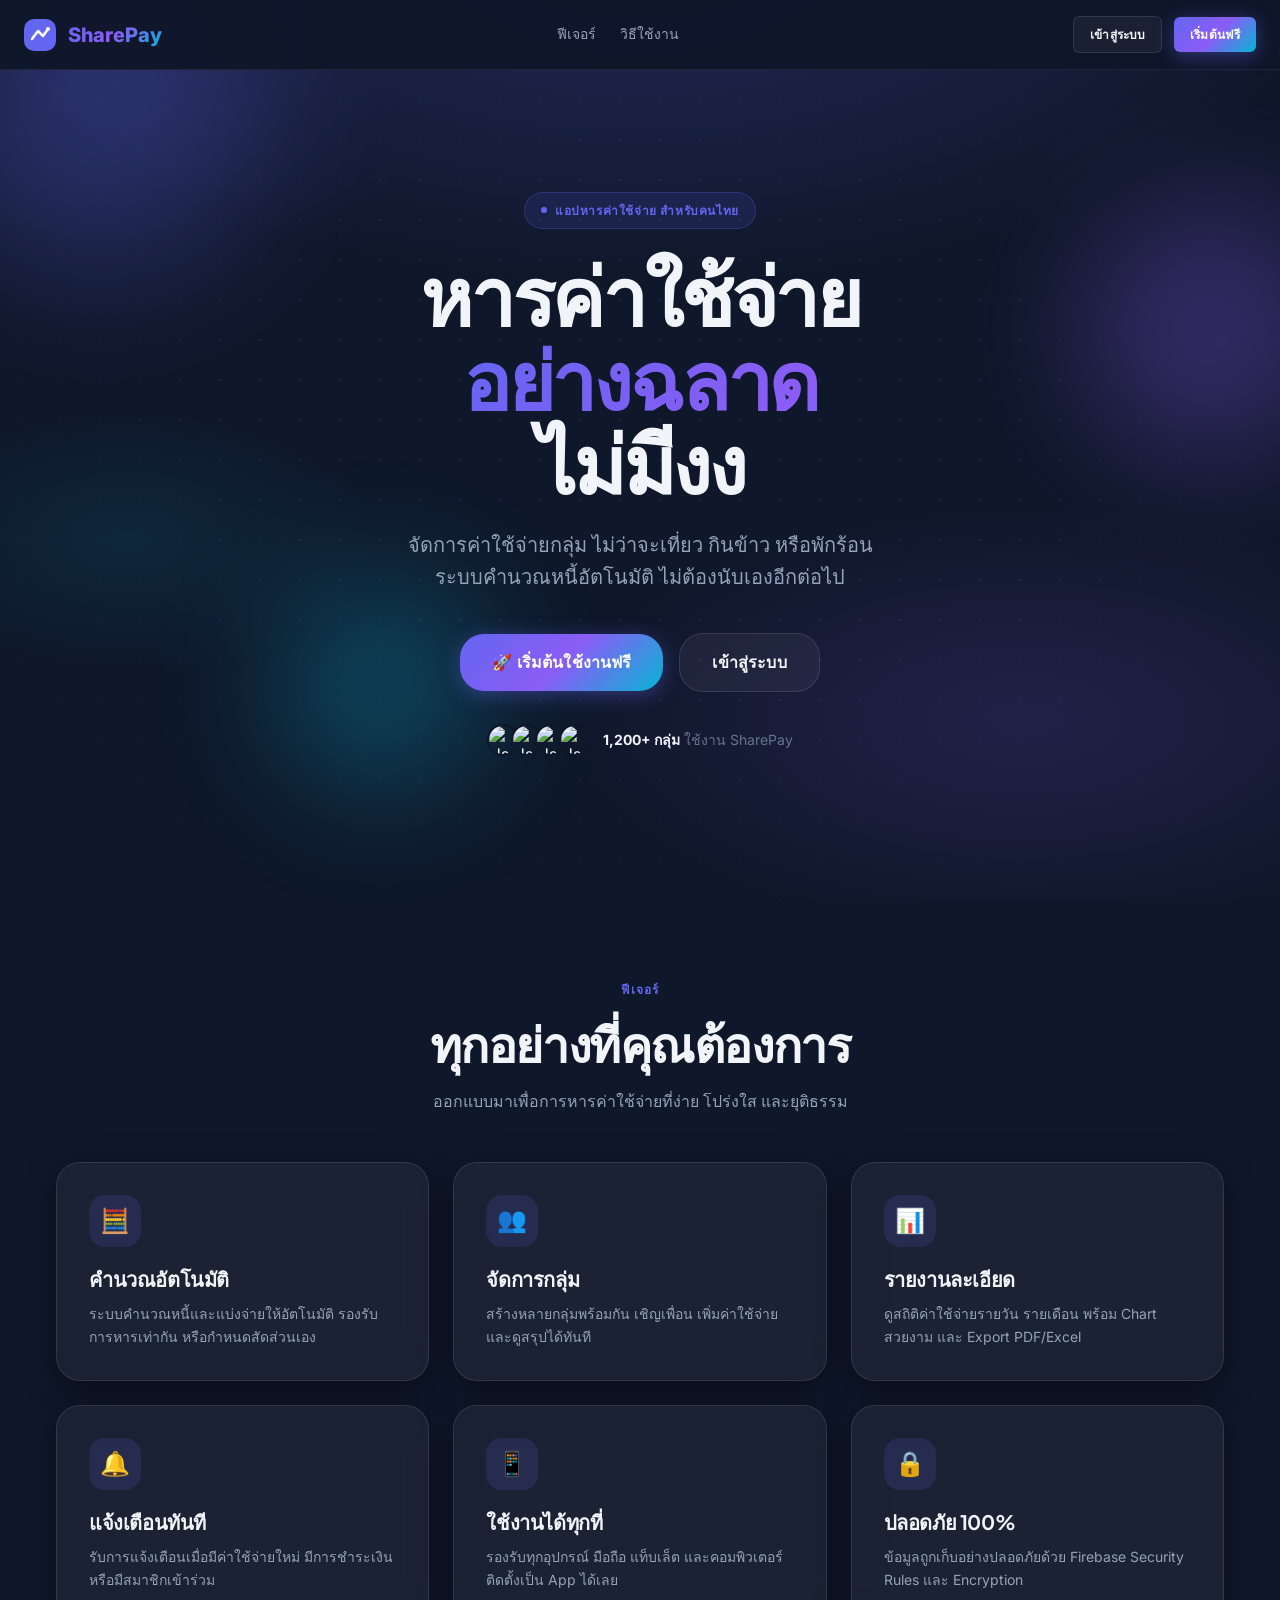
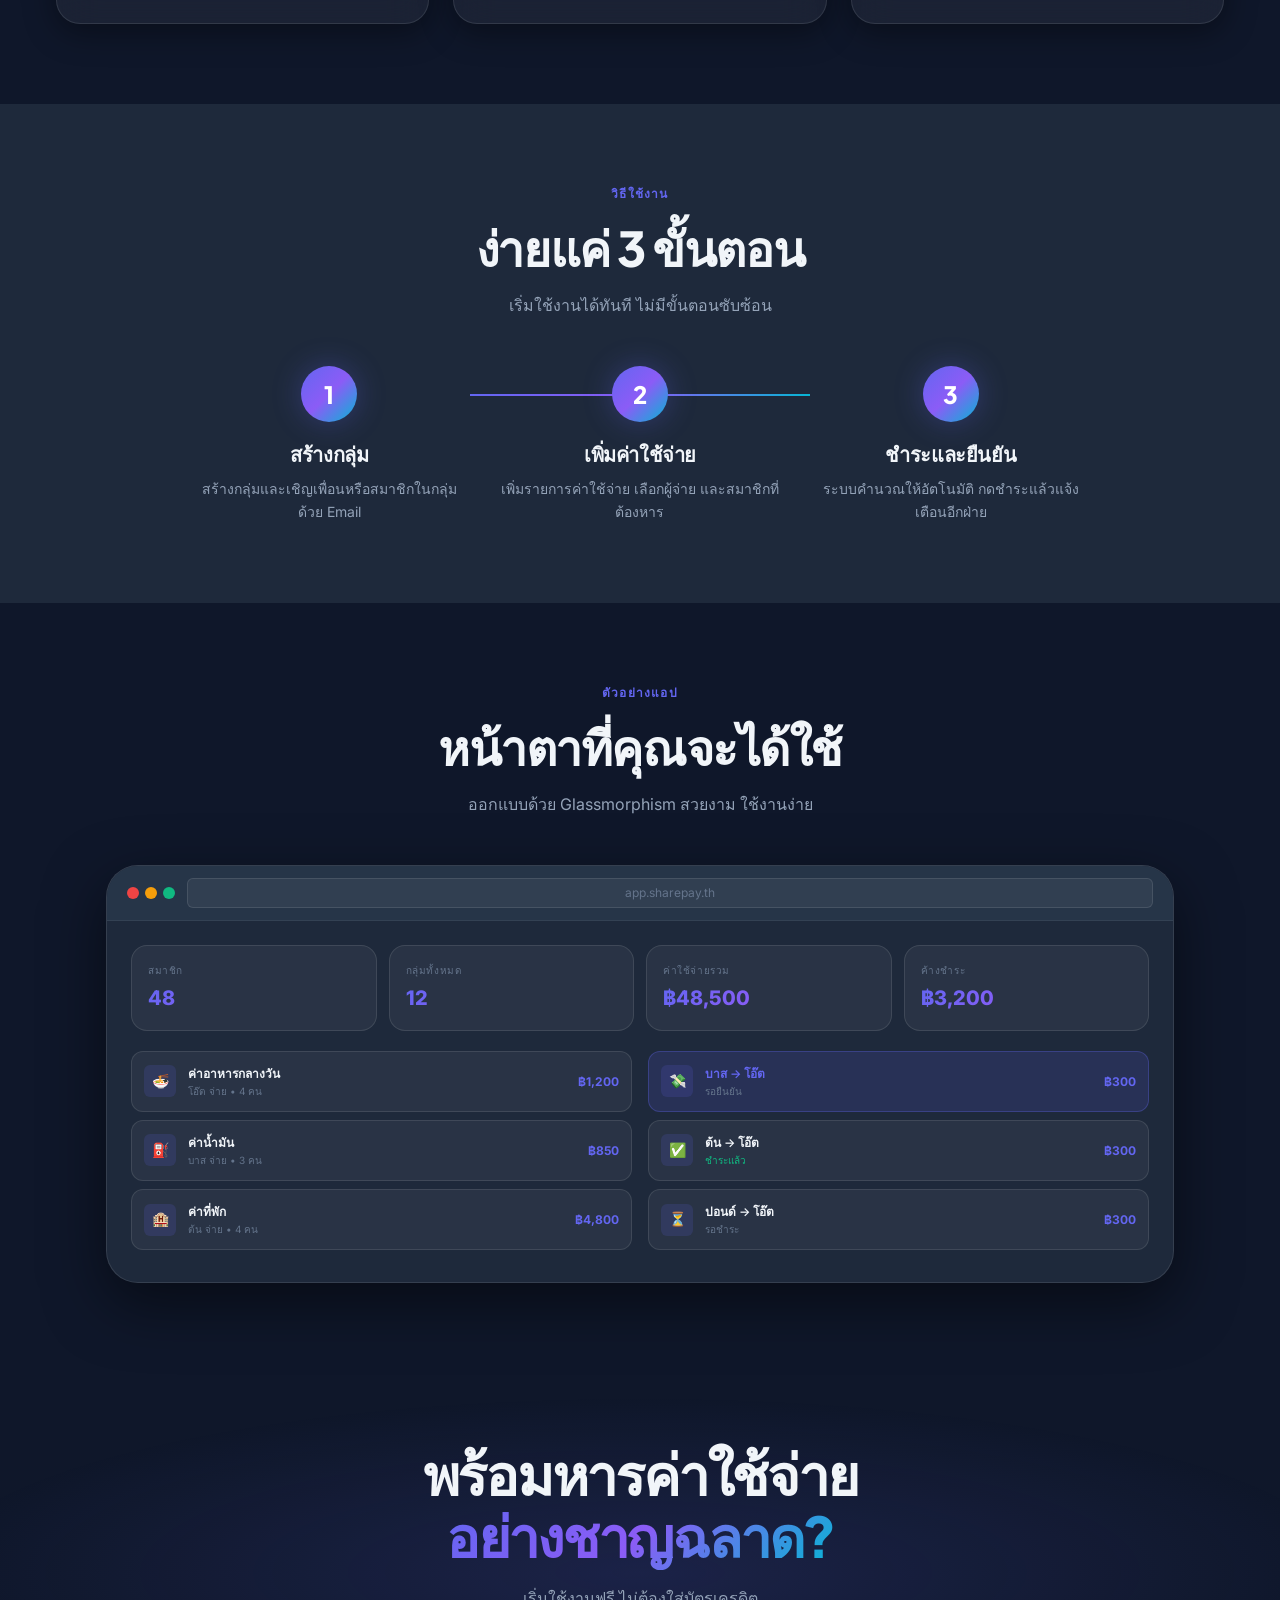
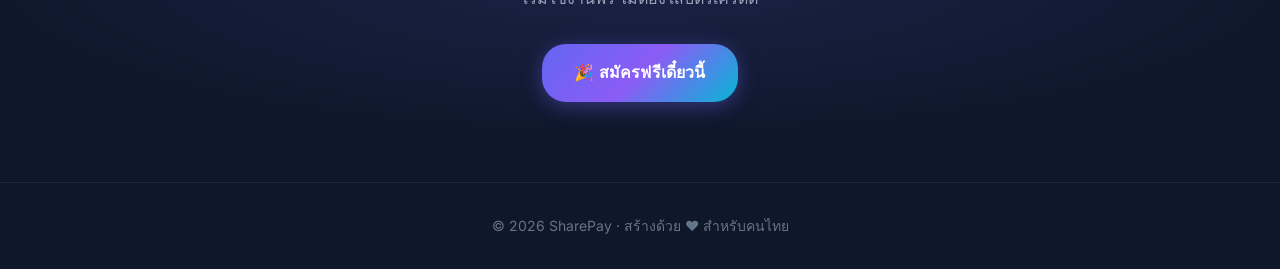
==== index.html @ b551187f "Update index.html" ====
<!DOCTYPE html>
<html lang="th" data-theme="dark">
<head>
  <meta charset="UTF-8">
  <meta name="viewport" content="width=device-width, initial-scale=1.0, viewport-fit=cover">
  <meta name="description" content="SharePay - แอปหารค่าใช้จ่ายร่วมกับเพื่อน ครอบครัว และสมาชิกในกลุ่ม">
  <meta name="theme-color" content="#6366F1">

  <!-- PWA -->
  <link rel="manifest" href="manifest.json">
  <link rel="apple-touch-icon" href="assets/icons/icon-192.png">

  <!-- Open Graph -->
  <meta property="og:title" content="SharePay – หารค่าใช้จ่ายอย่างง่ายดาย">
  <meta property="og:description" content="จัดการค่าใช้จ่ายกลุ่ม คำนวณหนี้อัตโนมัติ">
  <meta property="og:image" content="assets/images/og-image.png">

  <title>SharePay – หารค่าใช้จ่ายอย่างง่ายดาย</title>

  <!-- Fonts -->
  <link rel="preconnect" href="https://fonts.googleapis.com">
  <link rel="preconnect" href="https://fonts.gstatic.com" crossorigin>
  <link href="https://fonts.googleapis.com/css2?family=Plus+Jakarta+Sans:wght@400;500;600;700;800;900&family=Inter:wght@400;500;600;700&display=swap" rel="stylesheet">

  <link rel="stylesheet" href="css/main.css">

  <style>
    /* Landing page specific */
    .landing {
      min-height: 100dvh;
      background: var(--bg-base);
      overflow-x: hidden;
    }

    /* ===== Hero Section ===== */
    .hero {
      position: relative;
      min-height: 100dvh;
      display: flex;
      align-items: center;
      justify-content: center;
      padding: var(--space-8) var(--space-4);
      overflow: hidden;
    }

    /* Animated gradient background */
    .hero-bg {
      position: absolute;
      inset: 0;
      background: radial-gradient(ellipse 80% 60% at 50% -10%, rgba(99,102,241,0.25) 0%, transparent 70%),
                  radial-gradient(ellipse 60% 40% at 80% 80%, rgba(139,92,246,0.15) 0%, transparent 60%),
                  radial-gradient(ellipse 40% 30% at 10% 60%, rgba(6,182,212,0.1) 0%, transparent 50%),
                  var(--bg-base);
    }

    /* Floating orbs */
    .orb {
      position: absolute;
      border-radius: 50%;
      filter: blur(60px);
      opacity: 0.4;
      animation: float 8s ease-in-out infinite;
    }

    .orb-1 {
      width: 400px; height: 400px;
      background: radial-gradient(circle, #6366F1, transparent);
      top: -100px; left: -100px;
      animation-delay: 0s;
    }

    .orb-2 {
      width: 300px; height: 300px;
      background: radial-gradient(circle, #8B5CF6, transparent);
      top: 20%; right: -80px;
      animation-delay: -3s;
    }

    .orb-3 {
      width: 250px; height: 250px;
      background: radial-gradient(circle, #06B6D4, transparent);
      bottom: 10%; left: 20%;
      animation-delay: -6s;
    }

    /* Grid dots pattern */
    .hero-grid {
      position: absolute;
      inset: 0;
      background-image: 
        radial-gradient(circle, rgba(99,102,241,0.15) 1px, transparent 1px);
      background-size: 40px 40px;
      mask-image: radial-gradient(ellipse 80% 80% at 50% 50%, black 20%, transparent 100%);
    }

    /* Hero content */
    .hero-content {
      position: relative;
      z-index: 2;
      text-align: center;
      max-width: 780px;
      margin: 0 auto;
    }

    .hero-badge {
      display: inline-flex;
      align-items: center;
      gap: var(--space-2);
      padding: var(--space-2) var(--space-4);
      background: rgba(99, 102, 241, 0.12);
      border: 1px solid rgba(99, 102, 241, 0.25);
      border-radius: var(--radius-full);
      font-size: var(--text-xs);
      font-weight: 600;
      color: var(--primary);
      letter-spacing: 0.05em;
      margin-bottom: var(--space-6);
      animation: slideDown 0.6s ease 0.1s both;
    }

    .hero-badge-dot {
      width: 6px;
      height: 6px;
      border-radius: 50%;
      background: var(--primary);
      animation: pulse 1.5s ease infinite;
    }

    .hero-headline {
      font-size: clamp(2.5rem, 7vw, 5rem);
      font-weight: 900;
      line-height: 1.05;
      letter-spacing: -0.04em;
      color: var(--text-primary);
      margin-bottom: var(--space-6);
      animation: slideUp 0.6s ease 0.2s both;
    }

    .hero-headline .highlight {
      background: var(--gradient-primary);
      -webkit-background-clip: text;
      -webkit-text-fill-color: transparent;
      background-clip: text;
      background-size: 200% auto;
      animation: gradientShift 4s linear infinite;
    }

    .hero-subtitle {
      font-size: clamp(1rem, 2.5vw, 1.25rem);
      color: var(--text-secondary);
      line-height: 1.6;
      max-width: 560px;
      margin: 0 auto var(--space-10);
      animation: slideUp 0.6s ease 0.3s both;
    }

    .hero-cta {
      display: flex;
      align-items: center;
      justify-content: center;
      gap: var(--space-4);
      flex-wrap: wrap;
      animation: slideUp 0.6s ease 0.4s both;
    }

    .btn-hero {
      padding: var(--space-4) var(--space-8);
      font-size: var(--text-base);
      border-radius: var(--radius-xl);
      font-weight: 700;
      letter-spacing: 0.01em;
    }

    /* Social proof */
    .social-proof {
      display: flex;
      align-items: center;
      justify-content: center;
      gap: var(--space-3);
      margin-top: var(--space-8);
      animation: slideUp 0.6s ease 0.5s both;
    }

    .avatar-stack {
      display: flex;
    }

    .avatar-stack img {
      width: 32px;
      height: 32px;
      border-radius: 50%;
      border: 2px solid var(--bg-base);
      margin-left: -8px;
      object-fit: cover;
    }

    .avatar-stack img:first-child { margin-left: 0; }

    .social-proof-text {
      font-size: var(--text-sm);
      color: var(--text-tertiary);
    }

    .social-proof-text strong {
      color: var(--text-primary);
    }

    /* ===== Features Section ===== */
    .features {
      padding: var(--space-20) var(--space-4);
      max-width: 1200px;
      margin: 0 auto;
    }

    .section-label {
      text-align: center;
      font-size: var(--text-xs);
      font-weight: 700;
      text-transform: uppercase;
      letter-spacing: 0.1em;
      color: var(--primary);
      margin-bottom: var(--space-4);
    }

    .section-headline {
      text-align: center;
      font-size: clamp(1.75rem, 4vw, 3rem);
      font-weight: 800;
      letter-spacing: -0.03em;
      margin-bottom: var(--space-4);
    }

    .section-subtitle {
      text-align: center;
      font-size: var(--text-base);
      color: var(--text-secondary);
      max-width: 560px;
      margin: 0 auto var(--space-12);
      line-height: 1.6;
    }

    .features-grid {
      display: grid;
      grid-template-columns: repeat(3, 1fr);
      gap: var(--space-6);
    }

    .feature-card {
      padding: var(--space-8);
      position: relative;
      overflow: hidden;
    }

    .feature-icon {
      width: 52px;
      height: 52px;
      border-radius: var(--radius-lg);
      background: var(--primary-light);
      display: flex;
      align-items: center;
      justify-content: center;
      font-size: 1.5rem;
      margin-bottom: var(--space-5);
      transition: transform var(--transition-spring);
    }

    .feature-card:hover .feature-icon {
      transform: scale(1.15) rotate(-5deg);
    }

    .feature-title {
      font-size: var(--text-lg);
      font-weight: 700;
      margin-bottom: var(--space-3);
    }

    .feature-desc {
      font-size: var(--text-sm);
      color: var(--text-secondary);
      line-height: 1.6;
    }

    /* ===== How It Works ===== */
    .how-it-works {
      padding: var(--space-20) var(--space-4);
      background: var(--bg-surface);
    }

    .steps-container {
      max-width: 900px;
      margin: 0 auto;
      display: grid;
      grid-template-columns: repeat(3, 1fr);
      gap: var(--space-8);
      position: relative;
    }

    .steps-container::before {
      content: '';
      position: absolute;
      top: 28px;
      left: calc(33.33% - 20px);
      right: calc(33.33% - 20px);
      height: 2px;
      background: var(--gradient-primary);
    }

    .step {
      text-align: center;
      position: relative;
    }

    .step-number {
      width: 56px;
      height: 56px;
      border-radius: 50%;
      background: var(--gradient-primary);
      color: white;
      font-size: var(--text-xl);
      font-weight: 800;
      display: flex;
      align-items: center;
      justify-content: center;
      margin: 0 auto var(--space-5);
      box-shadow: var(--shadow-glow);
      font-family: var(--font-display);
    }

    .step-title {
      font-size: var(--text-lg);
      font-weight: 700;
      margin-bottom: var(--space-3);
    }

    .step-desc {
      font-size: var(--text-sm);
      color: var(--text-secondary);
      line-height: 1.6;
    }

    /* ===== Preview Section ===== */
    .preview-section {
      padding: var(--space-20) var(--space-4);
      max-width: 1100px;
      margin: 0 auto;
    }

    .preview-card {
      background: var(--bg-surface);
      border: 1px solid var(--border-default);
      border-radius: var(--radius-2xl);
      overflow: hidden;
      box-shadow: var(--shadow-xl);
    }

    .preview-topbar {
      background: var(--bg-elevated);
      border-bottom: 1px solid var(--border-subtle);
      padding: var(--space-3) var(--space-5);
      display: flex;
      align-items: center;
      gap: var(--space-3);
    }

    .preview-dots { display: flex; gap: 6px; }
    .preview-dot {
      width: 12px; height: 12px; border-radius: 50%;
    }
    .preview-dot:nth-child(1) { background: #EF4444; }
    .preview-dot:nth-child(2) { background: #F59E0B; }
    .preview-dot:nth-child(3) { background: #10B981; }

    .preview-url {
      flex: 1;
      background: var(--glass-bg);
      border: 1px solid var(--border-default);
      border-radius: var(--radius-sm);
      padding: 4px var(--space-3);
      font-size: var(--text-xs);
      color: var(--text-tertiary);
      text-align: center;
    }

    .preview-inner {
      padding: var(--space-6);
    }

    /* Mock Dashboard Preview */
    .mock-stats {
      display: grid;
      grid-template-columns: repeat(4, 1fr);
      gap: var(--space-3);
      margin-bottom: var(--space-5);
    }

    .mock-stat {
      background: var(--glass-bg);
      border: 1px solid var(--glass-border);
      border-radius: var(--radius-lg);
      padding: var(--space-4);
    }

    .mock-stat-label {
      font-size: 10px;
      color: var(--text-tertiary);
      text-transform: uppercase;
      letter-spacing: 0.06em;
      margin-bottom: var(--space-1);
    }

    .mock-stat-val {
      font-size: var(--text-lg);
      font-weight: 800;
      background: var(--gradient-primary);
      -webkit-background-clip: text;
      -webkit-text-fill-color: transparent;
      background-clip: text;
    }

    .mock-grid {
      display: grid;
      grid-template-columns: 1fr 1fr;
      gap: var(--space-4);
    }

    .mock-list-item {
      display: flex;
      align-items: center;
      gap: var(--space-3);
      padding: var(--space-3);
      background: var(--glass-bg);
      border: 1px solid var(--glass-border);
      border-radius: var(--radius-md);
      margin-bottom: var(--space-2);
    }

    .mock-icon {
      width: 32px; height: 32px;
      border-radius: var(--radius-sm);
      background: var(--primary-light);
      display: flex; align-items: center; justify-content: center;
      font-size: 0.875rem; flex-shrink: 0;
    }

    .mock-text { flex: 1; }
    .mock-title { font-size: var(--text-xs); font-weight: 600; }
    .mock-sub { font-size: 10px; color: var(--text-tertiary); }
    .mock-amount { font-size: var(--text-xs); font-weight: 700; color: var(--primary); }

    /* ===== CTA Section ===== */
    .cta-section {
      padding: var(--space-20) var(--space-4);
      text-align: center;
      position: relative;
      overflow: hidden;
    }

    .cta-bg {
      position: absolute;
      inset: 0;
      background: radial-gradient(ellipse 80% 60% at 50% 50%, rgba(99,102,241,0.15) 0%, transparent 70%);
    }

    .cta-content { position: relative; z-index: 2; max-width: 600px; margin: 0 auto; }

    .cta-headline {
      font-size: clamp(2rem, 5vw, 3.5rem);
      font-weight: 900;
      letter-spacing: -0.04em;
      margin-bottom: var(--space-5);
      line-height: 1.1;
    }

    /* ===== Navbar ===== */
    .navbar {
      position: fixed;
      top: 0; left: 0; right: 0;
      z-index: var(--z-sticky);
      padding: var(--space-4) var(--space-6);
      display: flex;
      align-items: center;
      justify-content: space-between;
      background: var(--bg-overlay);
      backdrop-filter: blur(20px);
      border-bottom: 1px solid var(--border-subtle);
    }

    .navbar-brand {
      display: flex;
      align-items: center;
      gap: var(--space-3);
      text-decoration: none;
    }

    .navbar-logo-text {
      font-size: var(--text-lg);
      font-weight: 800;
      background: var(--gradient-primary);
      -webkit-background-clip: text;
      -webkit-text-fill-color: transparent;
      background-clip: text;
    }

    .navbar-links {
      display: flex;
      align-items: center;
      gap: var(--space-6);
    }

    .navbar-link {
      font-size: var(--text-sm);
      font-weight: 500;
      color: var(--text-secondary);
      text-decoration: none;
      transition: color var(--transition-fast);
    }

    .navbar-link:hover { color: var(--text-primary); }

    .navbar-actions {
      display: flex;
      align-items: center;
      gap: var(--space-3);
    }

    .hero { padding-top: 80px; }

    /* ===== Footer ===== */
    .footer {
      padding: var(--space-8) var(--space-6);
      border-top: 1px solid var(--border-subtle);
      text-align: center;
      color: var(--text-tertiary);
      font-size: var(--text-sm);
    }

    /* ===== Responsive Landing ===== */
    @media (max-width: 768px) {
      .features-grid { grid-template-columns: 1fr; }
      .steps-container {
        grid-template-columns: 1fr;
        gap: var(--space-6);
      }
      .steps-container::before { display: none; }
      .mock-stats { grid-template-columns: repeat(2, 1fr); }
      .mock-grid { grid-template-columns: 1fr; }
      .navbar-links { display: none; }
      .hero-cta { flex-direction: column; align-items: stretch; }
      .btn-hero { width: 100%; max-width: 320px; margin: 0 auto; }
    }
  </style>
</head>
<body>
  <!-- Navbar -->
  <nav class="navbar">
    <a href="#" class="navbar-brand">
      <svg width="32" height="32" viewBox="0 0 32 32" fill="none">
        <rect width="32" height="32" rx="10" fill="url(#grad1)"/>
        <path d="M8 20L14 12L19 17L24 10" stroke="white" stroke-width="2.5" stroke-linecap="round" stroke-linejoin="round"/>
        <circle cx="24" cy="10" r="2" fill="white"/>
        <defs>
          <linearGradient id="grad1" x1="0" y1="0" x2="32" y2="32">
            <stop stop-color="#6366F1"/>
            <stop offset="1" stop-color="#8B5CF6"/>
          </linearGradient>
        </defs>
      </svg>
      <span class="navbar-logo-text">SharePay</span>
    </a>

    <div class="navbar-links">
      <a href="#features" class="navbar-link">ฟีเจอร์</a>
      <a href="#how-it-works" class="navbar-link">วิธีใช้งาน</a>
    </div>

    <div class="navbar-actions">
      <a href="login.html" class="btn btn-secondary btn-sm">เข้าสู่ระบบ</a>
      <a href="register.html" class="btn btn-primary btn-sm">เริ่มต้นฟรี</a>
    </div>
  </nav>

  <main class="landing">
    <!-- Hero -->
    <section class="hero">
      <div class="hero-bg"></div>
      <div class="orb orb-1"></div>
      <div class="orb orb-2"></div>
      <div class="orb orb-3"></div>
      <div class="hero-grid"></div>

      <div class="hero-content">
        <div class="hero-badge">
          <span class="hero-badge-dot"></span>
          แอปหารค่าใช้จ่าย สำหรับคนไทย
        </div>

        <h1 class="hero-headline">
          หารค่าใช้จ่าย<br>
          <span class="highlight">อย่างฉลาด</span><br>
          ไม่มีงง
        </h1>

        <p class="hero-subtitle">
          จัดการค่าใช้จ่ายกลุ่ม ไม่ว่าจะเที่ยว กินข้าว หรือพักร้อน<br>
          ระบบคำนวณหนี้อัตโนมัติ ไม่ต้องนับเองอีกต่อไป
        </p>

        <div class="hero-cta">
          <a href="register.html" class="btn btn-primary btn-hero">
            🚀 เริ่มต้นใช้งานฟรี
          </a>
          <a href="login.html" class="btn btn-secondary btn-hero">
            เข้าสู่ระบบ
          </a>
        </div>

        <div class="social-proof">
          <div class="avatar-stack">
            <img src="https://ui-avatars.com/api/?name=โอ๊ต&background=6366F1&color=fff&size=64" alt="User">
            <img src="https://ui-avatars.com/api/?name=บาส&background=8B5CF6&color=fff&size=64" alt="User">
            <img src="https://ui-avatars.com/api/?name=ต้น&background=06B6D4&color=fff&size=64" alt="User">
            <img src="https://ui-avatars.com/api/?name=ปอนด์&background=10B981&color=fff&size=64" alt="User">
          </div>
          <p class="social-proof-text">
            <strong>1,200+ กลุ่ม</strong> ใช้งาน SharePay
          </p>
        </div>
      </div>
    </section>

    <!-- Features -->
    <section class="features" id="features">
      <p class="section-label">ฟีเจอร์</p>
      <h2 class="section-headline">ทุกอย่างที่คุณต้องการ</h2>
      <p class="section-subtitle">ออกแบบมาเพื่อการหารค่าใช้จ่ายที่ง่าย โปร่งใส และยุติธรรม</p>

      <div class="features-grid stagger">
        <div class="feature-card glass-card">
          <div class="feature-icon">🧮</div>
          <h3 class="feature-title">คำนวณอัตโนมัติ</h3>
          <p class="feature-desc">ระบบคำนวณหนี้และแบ่งจ่ายให้อัตโนมัติ รองรับการหารเท่ากัน หรือกำหนดสัดส่วนเอง</p>
        </div>
        <div class="feature-card glass-card">
          <div class="feature-icon">👥</div>
          <h3 class="feature-title">จัดการกลุ่ม</h3>
          <p class="feature-desc">สร้างหลายกลุ่มพร้อมกัน เชิญเพื่อน เพิ่มค่าใช้จ่าย และดูสรุปได้ทันที</p>
        </div>
        <div class="feature-card glass-card">
          <div class="feature-icon">📊</div>
          <h3 class="feature-title">รายงานละเอียด</h3>
          <p class="feature-desc">ดูสถิติค่าใช้จ่ายรายวัน รายเดือน พร้อม Chart สวยงาม และ Export PDF/Excel</p>
        </div>
        <div class="feature-card glass-card">
          <div class="feature-icon">🔔</div>
          <h3 class="feature-title">แจ้งเตือนทันที</h3>
          <p class="feature-desc">รับการแจ้งเตือนเมื่อมีค่าใช้จ่ายใหม่ มีการชำระเงิน หรือมีสมาชิกเข้าร่วม</p>
        </div>
        <div class="feature-card glass-card">
          <div class="feature-icon">📱</div>
          <h3 class="feature-title">ใช้งานได้ทุกที่</h3>
          <p class="feature-desc">รองรับทุกอุปกรณ์ มือถือ แท็บเล็ต และคอมพิวเตอร์ ติดตั้งเป็น App ได้เลย</p>
        </div>
        <div class="feature-card glass-card">
          <div class="feature-icon">🔒</div>
          <h3 class="feature-title">ปลอดภัย 100%</h3>
          <p class="feature-desc">ข้อมูลถูกเก็บอย่างปลอดภัยด้วย Firebase Security Rules และ Encryption</p>
        </div>
      </div>
    </section>

    <!-- How It Works -->
    <section class="how-it-works" id="how-it-works">
      <div style="max-width: 1200px; margin: 0 auto; padding: 0 var(--space-4);">
        <p class="section-label">วิธีใช้งาน</p>
        <h2 class="section-headline">ง่ายแค่ 3 ขั้นตอน</h2>
        <p class="section-subtitle">เริ่มใช้งานได้ทันที ไม่มีขั้นตอนซับซ้อน</p>

        <div class="steps-container stagger">
          <div class="step">
            <div class="step-number">1</div>
            <h3 class="step-title">สร้างกลุ่ม</h3>
            <p class="step-desc">สร้างกลุ่มและเชิญเพื่อนหรือสมาชิกในกลุ่มด้วย Email</p>
          </div>
          <div class="step">
            <div class="step-number">2</div>
            <h3 class="step-title">เพิ่มค่าใช้จ่าย</h3>
            <p class="step-desc">เพิ่มรายการค่าใช้จ่าย เลือกผู้จ่าย และสมาชิกที่ต้องหาร</p>
          </div>
          <div class="step">
            <div class="step-number">3</div>
            <h3 class="step-title">ชำระและยืนยัน</h3>
            <p class="step-desc">ระบบคำนวณให้อัตโนมัติ กดชำระแล้วแจ้งเตือนอีกฝ่าย</p>
          </div>
        </div>
      </div>
    </section>

    <!-- App Preview -->
    <section class="preview-section">
      <p class="section-label">ตัวอย่างแอป</p>
      <h2 class="section-headline">หน้าตาที่คุณจะได้ใช้</h2>
      <p class="section-subtitle">ออกแบบด้วย Glassmorphism สวยงาม ใช้งานง่าย</p>

      <div class="preview-card">
        <div class="preview-topbar">
          <div class="preview-dots">
            <div class="preview-dot"></div>
            <div class="preview-dot"></div>
            <div class="preview-dot"></div>
          </div>
          <div class="preview-url">app.sharepay.th</div>
        </div>
        <div class="preview-inner">
          <div class="mock-stats">
            <div class="mock-stat">
              <div class="mock-stat-label">สมาชิก</div>
              <div class="mock-stat-val">48</div>
            </div>
            <div class="mock-stat">
              <div class="mock-stat-label">กลุ่มทั้งหมด</div>
              <div class="mock-stat-val">12</div>
            </div>
            <div class="mock-stat">
              <div class="mock-stat-label">ค่าใช้จ่ายรวม</div>
              <div class="mock-stat-val">฿48,500</div>
            </div>
            <div class="mock-stat">
              <div class="mock-stat-label">ค้างชำระ</div>
              <div class="mock-stat-val">฿3,200</div>
            </div>
          </div>
          <div class="mock-grid">
            <div>
              <div class="mock-list-item">
                <div class="mock-icon">🍜</div>
                <div class="mock-text">
                  <div class="mock-title">ค่าอาหารกลางวัน</div>
                  <div class="mock-sub">โอ๊ต จ่าย • 4 คน</div>
                </div>
                <div class="mock-amount">฿1,200</div>
              </div>
              <div class="mock-list-item">
                <div class="mock-icon">⛽</div>
                <div class="mock-text">
                  <div class="mock-title">ค่าน้ำมัน</div>
                  <div class="mock-sub">บาส จ่าย • 3 คน</div>
                </div>
                <div class="mock-amount">฿850</div>
              </div>
              <div class="mock-list-item">
                <div class="mock-icon">🏨</div>
                <div class="mock-text">
                  <div class="mock-title">ค่าที่พัก</div>
                  <div class="mock-sub">ต้น จ่าย • 4 คน</div>
                </div>
                <div class="mock-amount">฿4,800</div>
              </div>
            </div>
            <div>
              <div class="mock-list-item" style="background: var(--primary-light); border-color: rgba(99,102,241,0.3);">
                <div class="mock-icon">💸</div>
                <div class="mock-text">
                  <div class="mock-title" style="color: var(--primary);">บาส → โอ๊ต</div>
                  <div class="mock-sub">รอยืนยัน</div>
                </div>
                <div class="mock-amount">฿300</div>
              </div>
              <div class="mock-list-item">
                <div class="mock-icon">✅</div>
                <div class="mock-text">
                  <div class="mock-title">ต้น → โอ๊ต</div>
                  <div class="mock-sub" style="color: var(--accent-green);">ชำระแล้ว</div>
                </div>
                <div class="mock-amount">฿300</div>
              </div>
              <div class="mock-list-item">
                <div class="mock-icon">⏳</div>
                <div class="mock-text">
                  <div class="mock-title">ปอนด์ → โอ๊ต</div>
                  <div class="mock-sub">รอชำระ</div>
                </div>
                <div class="mock-amount">฿300</div>
              </div>
            </div>
          </div>
        </div>
      </div>
    </section>

    <!-- CTA -->
    <section class="cta-section">
      <div class="cta-bg"></div>
      <div class="cta-content">
        <h2 class="cta-headline">
          พร้อมหารค่าใช้จ่าย<br>
          <span class="text-gradient">อย่างชาญฉลาด?</span>
        </h2>
        <p style="color: var(--text-secondary); margin-bottom: var(--space-8); font-size: var(--text-base);">
          เริ่มใช้งานฟรี ไม่ต้องใส่บัตรเครดิต
        </p>
        <a href="./register.html" class="btn btn-primary btn-hero">
          🎉 สมัครฟรีเดี๋ยวนี้
        </a>
      </div>
    </section>
  </main>

  <footer class="footer">
    <p>© 2026 SharePay · สร้างด้วย ❤️ สำหรับคนไทย</p>
  </footer>

  <script type="module">
    import { auth, collections } from 'js/app.js';
    import { onAuthStateChanged } from "https://www.gstatic.com/firebasejs/10.7.1/firebase-auth.js";
    import { doc, getDoc } from "https://www.gstatic.com/firebasejs/10.7.1/firebase-firestore.js";

    // ถ้า login อยู่แล้ว → redirect
    onAuthStateChanged(auth, async (user) => {
      if (user) {
        try {
          const { db } = window.SharePayConfig;
          const userDoc = await getDoc(doc(db, collections.users, user.uid));
          const role = userDoc.exists() ? userDoc.data().role : 'member';
          window.location.href = role === 'admin' ? './admin.html' : './member.html';
        } catch { window.location.href = './member.html'; }
      }
    });

    // Smooth scroll
    document.querySelectorAll('a[href^="#"]').forEach(a => {
      a.addEventListener('click', e => {
        e.preventDefault();
        const target = document.querySelector(a.getAttribute('href'));
        if (target) target.scrollIntoView({ behavior: 'smooth' });
      });
    });

    // Theme
    const theme = localStorage.getItem('sharepay-theme') || 'dark';
    document.documentElement.setAttribute('data-theme', theme);

  </script>
</body>
</html>
---- css/main.css ----
/**
 * SharePay - Main CSS
 * Design System: Glassmorphism + Gradient Modern + Dark/Light Mode
 * CSS Modern 2026
 */

/* ===== CSS Custom Properties ===== */
:root {
  /* Brand Colors */
  --primary: #6366F1;
  --primary-hover: #4F46E5;
  --primary-light: rgba(99, 102, 241, 0.15);
  --secondary: #8B5CF6;
  --accent: #06B6D4;
  --accent-green: #10B981;
  --accent-orange: #F59E0B;
  --accent-red: #EF4444;
  --accent-pink: #EC4899;

  /* Gradient */
  --gradient-primary: linear-gradient(135deg, #6366F1 0%, #8B5CF6 50%, #06B6D4 100%);
  --gradient-card: linear-gradient(135deg, rgba(99,102,241,0.1) 0%, rgba(139,92,246,0.05) 100%);
  --gradient-hero: linear-gradient(135deg, #0F172A 0%, #1E1B4B 50%, #0F172A 100%);

  /* Typography */
  --font-display: 'Plus Jakarta Sans', 'Inter', system-ui, sans-serif;
  --font-body: 'Inter', system-ui, -apple-system, sans-serif;
  --font-mono: 'JetBrains Mono', 'Fira Code', monospace;

  /* Font Sizes - Fluid Typography */
  --text-xs: clamp(0.65rem, 1.5vw, 0.75rem);
  --text-sm: clamp(0.75rem, 2vw, 0.875rem);
  --text-base: clamp(0.875rem, 2.5vw, 1rem);
  --text-md: clamp(1rem, 3vw, 1.125rem);
  --text-lg: clamp(1.125rem, 3.5vw, 1.25rem);
  --text-xl: clamp(1.25rem, 4vw, 1.5rem);
  --text-2xl: clamp(1.5rem, 5vw, 2rem);
  --text-3xl: clamp(2rem, 6vw, 3rem);
  --text-4xl: clamp(2.5rem, 8vw, 4rem);

  /* Spacing */
  --space-1: 0.25rem;
  --space-2: 0.5rem;
  --space-3: 0.75rem;
  --space-4: 1rem;
  --space-5: 1.25rem;
  --space-6: 1.5rem;
  --space-8: 2rem;
  --space-10: 2.5rem;
  --space-12: 3rem;
  --space-16: 4rem;
  --space-20: 5rem;
  --space-24: 6rem;

  /* Border Radius */
  --radius-sm: 6px;
  --radius-md: 12px;
  --radius-lg: 16px;
  --radius-xl: 24px;
  --radius-2xl: 32px;
  --radius-full: 9999px;

  /* Shadows */
  --shadow-sm: 0 2px 8px rgba(0, 0, 0, 0.2);
  --shadow-md: 0 4px 20px rgba(0, 0, 0, 0.3);
  --shadow-lg: 0 8px 40px rgba(0, 0, 0, 0.4);
  --shadow-xl: 0 20px 60px rgba(0, 0, 0, 0.5);
  --shadow-glow: 0 0 30px rgba(99, 102, 241, 0.3);
  --shadow-glow-accent: 0 0 30px rgba(6, 182, 212, 0.2);

  /* Transitions */
  --transition-fast: 150ms cubic-bezier(0.4, 0, 0.2, 1);
  --transition-base: 250ms cubic-bezier(0.4, 0, 0.2, 1);
  --transition-slow: 400ms cubic-bezier(0.4, 0, 0.2, 1);
  --transition-spring: 500ms cubic-bezier(0.34, 1.56, 0.64, 1);

  /* Z-index layers */
  --z-base: 1;
  --z-dropdown: 100;
  --z-sticky: 200;
  --z-modal: 500;
  --z-notification: 800;
  --z-toast: 1000;
}

/* ===== Dark Theme (Default) ===== */
[data-theme="dark"], :root {
  --bg-base: #0F172A;
  --bg-surface: #1E293B;
  --bg-elevated: #263548;
  --bg-overlay: rgba(15, 23, 42, 0.95);

  --text-primary: #F1F5F9;
  --text-secondary: #94A3B8;
  --text-tertiary: #64748B;
  --text-disabled: #475569;

  --border-subtle: rgba(255, 255, 255, 0.06);
  --border-default: rgba(255, 255, 255, 0.1);
  --border-strong: rgba(255, 255, 255, 0.2);

  --glass-bg: rgba(255, 255, 255, 0.05);
  --glass-border: rgba(255, 255, 255, 0.1);
  --glass-shadow: 0 8px 32px rgba(0, 0, 0, 0.4);

  --input-bg: rgba(255, 255, 255, 0.06);
  --input-border: rgba(255, 255, 255, 0.12);
  --input-focus: rgba(99, 102, 241, 0.3);
}

/* ===== Light Theme ===== */
[data-theme="light"] {
  --bg-base: #F8FAFC;
  --bg-surface: #FFFFFF;
  --bg-elevated: #F1F5F9;
  --bg-overlay: rgba(248, 250, 252, 0.95);

  --text-primary: #0F172A;
  --text-secondary: #475569;
  --text-tertiary: #64748B;
  --text-disabled: #94A3B8;

  --border-subtle: rgba(0, 0, 0, 0.04);
  --border-default: rgba(0, 0, 0, 0.08);
  --border-strong: rgba(0, 0, 0, 0.15);

  --glass-bg: rgba(255, 255, 255, 0.7);
  --glass-border: rgba(0, 0, 0, 0.08);
  --glass-shadow: 0 8px 32px rgba(0, 0, 0, 0.1);

  --input-bg: rgba(0, 0, 0, 0.04);
  --input-border: rgba(0, 0, 0, 0.1);
  --input-focus: rgba(99, 102, 241, 0.15);

  --shadow-sm: 0 2px 8px rgba(0, 0, 0, 0.06);
  --shadow-md: 0 4px 20px rgba(0, 0, 0, 0.08);
  --shadow-lg: 0 8px 40px rgba(0, 0, 0, 0.1);
}

/* ===== Reset & Base ===== */
*, *::before, *::after {
  box-sizing: border-box;
  margin: 0;
  padding: 0;
}

html {
  font-size: 16px;
  scroll-behavior: smooth;
  -webkit-text-size-adjust: 100%;
}

body {
  font-family: var(--font-body);
  background-color: var(--bg-base);
  color: var(--text-primary);
  line-height: 1.6;
  min-height: 100dvh;
  overflow-x: hidden;
  -webkit-font-smoothing: antialiased;
  -moz-osx-font-smoothing: grayscale;
}

img, video {
  max-width: 100%;
  height: auto;
  display: block;
}

a {
  color: var(--primary);
  text-decoration: none;
  transition: color var(--transition-fast);
}

a:hover { color: var(--primary-hover); }

button {
  font-family: inherit;
  cursor: pointer;
  border: none;
  outline: none;
}

input, textarea, select {
  font-family: inherit;
  font-size: inherit;
}

/* ===== Typography ===== */
h1, h2, h3, h4, h5, h6 {
  font-family: var(--font-display);
  line-height: 1.2;
  font-weight: 700;
  letter-spacing: -0.02em;
}

.text-gradient {
  background: var(--gradient-primary);
  -webkit-background-clip: text;
  -webkit-text-fill-color: transparent;
  background-clip: text;
}

/* ===== Glass Card Component ===== */
.glass-card {
  background: var(--glass-bg);
  backdrop-filter: blur(20px);
  -webkit-backdrop-filter: blur(20px);
  border: 1px solid var(--glass-border);
  border-radius: var(--radius-xl);
  box-shadow: var(--glass-shadow);
  transition: transform var(--transition-base), box-shadow var(--transition-base);
}

.glass-card:hover {
  transform: translateY(-2px);
  box-shadow: var(--shadow-lg);
}

/* ===== Buttons ===== */
.btn {
  display: inline-flex;
  align-items: center;
  justify-content: center;
  gap: var(--space-2);
  padding: var(--space-3) var(--space-6);
  border-radius: var(--radius-md);
  font-size: var(--text-sm);
  font-weight: 600;
  font-family: var(--font-body);
  transition: all var(--transition-fast);
  cursor: pointer;
  border: none;
  position: relative;
  overflow: hidden;
  white-space: nowrap;
  letter-spacing: 0.01em;
}

.btn::before {
  content: '';
  position: absolute;
  inset: 0;
  background: white;
  opacity: 0;
  transition: opacity var(--transition-fast);
}

.btn:hover::before { opacity: 0.05; }
.btn:active { transform: scale(0.97); }
.btn:disabled { opacity: 0.5; cursor: not-allowed; pointer-events: none; }

.btn-primary {
  background: var(--gradient-primary);
  color: white;
  box-shadow: 0 4px 20px rgba(99, 102, 241, 0.4);
}

.btn-primary:hover {
  box-shadow: 0 6px 30px rgba(99, 102, 241, 0.6);
  transform: translateY(-1px);
}

.btn-secondary {
  background: var(--glass-bg);
  color: var(--text-primary);
  border: 1px solid var(--border-default);
  backdrop-filter: blur(10px);
}

.btn-secondary:hover {
  background: var(--primary-light);
  border-color: var(--primary);
  color: var(--primary);
}

.btn-danger {
  background: rgba(239, 68, 68, 0.15);
  color: #EF4444;
  border: 1px solid rgba(239, 68, 68, 0.3);
}

.btn-danger:hover {
  background: rgba(239, 68, 68, 0.25);
}

.btn-ghost {
  background: transparent;
  color: var(--text-secondary);
}

.btn-ghost:hover {
  background: var(--glass-bg);
  color: var(--text-primary);
}

.btn-sm {
  padding: var(--space-2) var(--space-4);
  font-size: var(--text-xs);
  border-radius: var(--radius-sm);
}

.btn-lg {
  padding: var(--space-4) var(--space-8);
  font-size: var(--text-md);
  border-radius: var(--radius-lg);
}

.btn-icon {
  width: 36px;
  height: 36px;
  padding: 0;
  display: inline-flex;
  align-items: center;
  justify-content: center;
  border-radius: var(--radius-md);
  background: var(--glass-bg);
  border: 1px solid var(--border-default);
  color: var(--text-secondary);
  transition: all var(--transition-fast);
  font-size: 1rem;
}

.btn-icon:hover {
  background: var(--primary-light);
  border-color: var(--primary);
  color: var(--primary);
  transform: scale(1.05);
}

/* ===== Form Inputs ===== */
.form-group {
  display: flex;
  flex-direction: column;
  gap: var(--space-2);
}

.form-label {
  font-size: var(--text-sm);
  font-weight: 500;
  color: var(--text-secondary);
  letter-spacing: 0.01em;
}

.form-input, .form-select, .form-textarea {
  width: 100%;
  padding: var(--space-3) var(--space-4);
  background: var(--input-bg);
  border: 1px solid var(--input-border);
  border-radius: var(--radius-md);
  color: var(--text-primary);
  font-size: var(--text-base);
  transition: all var(--transition-fast);
  outline: none;
}

.form-input:focus, .form-select:focus, .form-textarea:focus {
  border-color: var(--primary);
  box-shadow: 0 0 0 3px var(--input-focus);
  background: var(--input-bg);
}

.form-input::placeholder { color: var(--text-tertiary); }

.form-input-icon {
  position: relative;
}

.form-input-icon .form-input {
  padding-left: calc(var(--space-4) + 1.5rem);
}

.form-input-icon .input-icon {
  position: absolute;
  left: var(--space-4);
  top: 50%;
  transform: translateY(-50%);
  color: var(--text-tertiary);
  pointer-events: none;
  font-size: 1rem;
}

.form-textarea {
  resize: vertical;
  min-height: 100px;
}

.form-select {
  appearance: none;
  background-image: url("data:image/svg+xml,%3Csvg xmlns='http://www.w3.org/2000/svg' width='16' height='16' viewBox='0 0 24 24' fill='none' stroke='%2394A3B8' stroke-width='2'%3E%3Cpath d='m6 9 6 6 6-6'/%3E%3C/svg%3E");
  background-repeat: no-repeat;
  background-position: right var(--space-4) center;
  padding-right: 2.5rem;
}

.form-error {
  font-size: var(--text-xs);
  color: var(--accent-red);
  display: flex;
  align-items: center;
  gap: var(--space-1);
}

/* ===== Stat Cards ===== */
.stat-card {
  background: var(--glass-bg);
  backdrop-filter: blur(20px);
  border: 1px solid var(--glass-border);
  border-radius: var(--radius-xl);
  padding: var(--space-6);
  position: relative;
  overflow: hidden;
  transition: all var(--transition-base);
}

.stat-card::before {
  content: '';
  position: absolute;
  top: 0;
  right: 0;
  width: 80px;
  height: 80px;
  border-radius: 50%;
  background: var(--gradient-primary);
  opacity: 0.1;
  transform: translate(20px, -20px);
}

.stat-card:hover {
  transform: translateY(-4px);
  box-shadow: var(--shadow-glow);
}

.stat-label {
  font-size: var(--text-xs);
  font-weight: 600;
  text-transform: uppercase;
  letter-spacing: 0.08em;
  color: var(--text-tertiary);
  margin-bottom: var(--space-2);
}

.stat-value {
  font-size: var(--text-2xl);
  font-weight: 800;
  font-family: var(--font-display);
  background: var(--gradient-primary);
  -webkit-background-clip: text;
  -webkit-text-fill-color: transparent;
  background-clip: text;
  line-height: 1;
}

.stat-change {
  font-size: var(--text-xs);
  margin-top: var(--space-2);
  display: flex;
  align-items: center;
  gap: var(--space-1);
}

.stat-change.up { color: var(--accent-green); }
.stat-change.down { color: var(--accent-red); }

.stat-icon {
  position: absolute;
  top: var(--space-6);
  right: var(--space-6);
  font-size: 2rem;
  opacity: 0.6;
}

/* ===== Badge ===== */
.badge {
  display: inline-flex;
  align-items: center;
  padding: 2px var(--space-3);
  border-radius: var(--radius-full);
  font-size: var(--text-xs);
  font-weight: 600;
  letter-spacing: 0.05em;
}

.badge-admin {
  background: rgba(99, 102, 241, 0.15);
  color: var(--primary);
  border: 1px solid rgba(99, 102, 241, 0.3);
}

.badge-member {
  background: rgba(16, 185, 129, 0.15);
  color: var(--accent-green);
  border: 1px solid rgba(16, 185, 129, 0.3);
}

.badge-pending {
  background: rgba(245, 158, 11, 0.15);
  color: var(--accent-orange);
  border: 1px solid rgba(245, 158, 11, 0.3);
}

.badge-confirmed {
  background: rgba(16, 185, 129, 0.15);
  color: var(--accent-green);
  border: 1px solid rgba(16, 185, 129, 0.3);
}

/* ===== Modal ===== */
.modal-overlay {
  position: fixed;
  inset: 0;
  background: rgba(0, 0, 0, 0.7);
  backdrop-filter: blur(8px);
  z-index: var(--z-modal);
  display: flex;
  align-items: center;
  justify-content: center;
  padding: var(--space-4);
  opacity: 0;
  pointer-events: none;
  transition: opacity var(--transition-base);
}

.modal-overlay.active {
  opacity: 1;
  pointer-events: all;
}

.modal {
  background: var(--bg-surface);
  border: 1px solid var(--border-default);
  border-radius: var(--radius-2xl);
  padding: var(--space-8);
  width: 100%;
  max-width: 560px;
  max-height: 90dvh;
  overflow-y: auto;
  transform: scale(0.9) translateY(20px);
  transition: transform var(--transition-spring);
  box-shadow: var(--shadow-xl);
}

.modal-overlay.active .modal {
  transform: scale(1) translateY(0);
}

.modal-header {
  display: flex;
  align-items: center;
  justify-content: space-between;
  margin-bottom: var(--space-6);
}

.modal-title {
  font-size: var(--text-xl);
  font-weight: 700;
}

.modal-close {
  width: 32px;
  height: 32px;
  display: flex;
  align-items: center;
  justify-content: center;
  border-radius: var(--radius-md);
  background: var(--glass-bg);
  border: 1px solid var(--border-default);
  color: var(--text-secondary);
  cursor: pointer;
  font-size: 1.25rem;
  transition: all var(--transition-fast);
}

.modal-close:hover {
  background: rgba(239, 68, 68, 0.15);
  color: #EF4444;
}

/* ===== Toast ===== */
.toast-container {
  position: fixed;
  bottom: var(--space-6);
  right: var(--space-6);
  z-index: var(--z-toast);
  display: flex;
  flex-direction: column;
  gap: var(--space-3);
  pointer-events: none;
}

.toast {
  display: flex;
  align-items: center;
  gap: var(--space-3);
  padding: var(--space-4) var(--space-6);
  border-radius: var(--radius-lg);
  color: white;
  font-size: var(--text-sm);
  font-weight: 500;
  box-shadow: var(--shadow-xl);
  pointer-events: all;
  min-width: 280px;
  max-width: 400px;
  animation: toastSlideIn 0.3s var(--transition-spring) forwards;
  backdrop-filter: blur(20px);
}

.toast-success { background: rgba(16, 185, 129, 0.9); }
.toast-error { background: rgba(239, 68, 68, 0.9); }
.toast-warning { background: rgba(245, 158, 11, 0.9); }
.toast-info { background: rgba(99, 102, 241, 0.9); }

.toast.removing {
  animation: toastSlideOut 0.3s ease forwards;
}

/* ===== Loading States ===== */
.spinner {
  width: 24px;
  height: 24px;
  border: 3px solid var(--border-default);
  border-top-color: var(--primary);
  border-radius: 50%;
  animation: spin 0.8s linear infinite;
}

.loading-overlay {
  position: fixed;
  inset: 0;
  background: var(--bg-base);
  z-index: var(--z-notification);
  display: flex;
  flex-direction: column;
  align-items: center;
  justify-content: center;
  gap: var(--space-4);
}

.loading-logo {
  animation: pulse 1.5s ease-in-out infinite;
}

.loading-text {
  font-size: var(--text-sm);
  color: var(--text-tertiary);
  animation: pulse 1.5s ease-in-out infinite 0.2s;
}

.skeleton {
  background: linear-gradient(
    90deg,
    var(--bg-elevated) 25%,
    var(--border-default) 50%,
    var(--bg-elevated) 75%
  );
  background-size: 200% 100%;
  animation: skeleton 1.5s ease-in-out infinite;
  border-radius: var(--radius-md);
}

/* ===== Empty State ===== */
.empty-state {
  display: flex;
  flex-direction: column;
  align-items: center;
  justify-content: center;
  gap: var(--space-3);
  padding: var(--space-12) var(--space-8);
  text-align: center;
  color: var(--text-tertiary);
}

.empty-icon {
  font-size: 3rem;
  opacity: 0.6;
}

.empty-state p {
  font-size: var(--text-sm);
}

/* ===== Notification Bell ===== */
.notif-bell {
  position: relative;
  cursor: pointer;
}

.notif-badge {
  position: absolute;
  top: -4px;
  right: -4px;
  min-width: 18px;
  height: 18px;
  background: var(--accent-red);
  border-radius: var(--radius-full);
  font-size: 10px;
  font-weight: 700;
  color: white;
  display: none;
  align-items: center;
  justify-content: center;
  padding: 0 4px;
  border: 2px solid var(--bg-base);
}

.notif-dropdown {
  position: absolute;
  top: calc(100% + var(--space-3));
  right: 0;
  width: 340px;
  background: var(--bg-surface);
  border: 1px solid var(--border-default);
  border-radius: var(--radius-xl);
  box-shadow: var(--shadow-xl);
  padding: var(--space-4);
  z-index: var(--z-dropdown);
  display: none;
}

.notif-bell.open .notif-dropdown { display: block; }

.notif-item {
  padding: var(--space-3) var(--space-4);
  border-radius: var(--radius-md);
  cursor: pointer;
  transition: background var(--transition-fast);
}

.notif-item:hover { background: var(--glass-bg); }
.notif-item.unread { background: var(--primary-light); }

.notif-message {
  font-size: var(--text-sm);
  color: var(--text-primary);
  line-height: 1.4;
}

.notif-time {
  font-size: var(--text-xs);
  color: var(--text-tertiary);
  margin-top: var(--space-1);
}

.notif-empty {
  text-align: center;
  color: var(--text-tertiary);
  font-size: var(--text-sm);
  padding: var(--space-6);
}

/* ===== Tables ===== */
.table-wrapper {
  overflow-x: auto;
  border-radius: var(--radius-xl);
  border: 1px solid var(--border-default);
}

.data-table {
  width: 100%;
  border-collapse: collapse;
  font-size: var(--text-sm);
}

.data-table thead th {
  padding: var(--space-4) var(--space-6);
  text-align: left;
  font-size: var(--text-xs);
  font-weight: 600;
  text-transform: uppercase;
  letter-spacing: 0.08em;
  color: var(--text-tertiary);
  background: var(--glass-bg);
  border-bottom: 1px solid var(--border-subtle);
  white-space: nowrap;
}

.data-table tbody .table-row {
  transition: background var(--transition-fast);
}

.data-table tbody .table-row:hover {
  background: var(--glass-bg);
}

.data-table tbody td {
  padding: var(--space-4) var(--space-6);
  border-bottom: 1px solid var(--border-subtle);
  color: var(--text-primary);
  vertical-align: middle;
}

.data-table tbody tr:last-child td {
  border-bottom: none;
}

.member-avatar-sm {
  width: 32px;
  height: 32px;
  border-radius: 50%;
  object-fit: cover;
}

.member-cell {
  display: flex;
  align-items: center;
  gap: var(--space-3);
}

/* ===== Scrollbar ===== */
::-webkit-scrollbar {
  width: 6px;
  height: 6px;
}

::-webkit-scrollbar-track {
  background: transparent;
}

::-webkit-scrollbar-thumb {
  background: var(--border-strong);
  border-radius: var(--radius-full);
}

::-webkit-scrollbar-thumb:hover {
  background: var(--primary);
}

/* ===== Focus Ring ===== */
:focus-visible {
  outline: 2px solid var(--primary);
  outline-offset: 2px;
}

/* ===== Selection ===== */
::selection {
  background: var(--primary-light);
  color: var(--primary);
}

/* ===== Animations ===== */
@keyframes fadeIn {
  from { opacity: 0; }
  to { opacity: 1; }
}

@keyframes slideUp {
  from { opacity: 0; transform: translateY(24px); }
  to { opacity: 1; transform: translateY(0); }
}

@keyframes slideDown {
  from { opacity: 0; transform: translateY(-16px); }
  to { opacity: 1; transform: translateY(0); }
}

@keyframes scaleIn {
  from { opacity: 0; transform: scale(0.92); }
  to { opacity: 1; transform: scale(1); }
}

@keyframes spin {
  to { transform: rotate(360deg); }
}

@keyframes pulse {
  0%, 100% { opacity: 1; }
  50% { opacity: 0.5; }
}

@keyframes skeleton {
  0% { background-position: 200% 0; }
  100% { background-position: -200% 0; }
}

@keyframes toastSlideIn {
  from { opacity: 0; transform: translateX(100%); }
  to { opacity: 1; transform: translateX(0); }
}

@keyframes toastSlideOut {
  to { opacity: 0; transform: translateX(100%); }
}

@keyframes float {
  0%, 100% { transform: translateY(0); }
  50% { transform: translateY(-10px); }
}

@keyframes gradientShift {
  0% { background-position: 0% 50%; }
  50% { background-position: 100% 50%; }
  100% { background-position: 0% 50%; }
}

.fade-in { animation: fadeIn 0.3s ease forwards; }
.slide-up { animation: slideUp 0.4s cubic-bezier(0.16, 1, 0.3, 1) forwards; }
.scale-in { animation: scaleIn 0.3s cubic-bezier(0.16, 1, 0.3, 1) forwards; }

/* ===== Stagger Children ===== */
.stagger > * {
  opacity: 0;
  animation: slideUp 0.4s cubic-bezier(0.16, 1, 0.3, 1) forwards;
}

.stagger > *:nth-child(1) { animation-delay: 0ms; }
.stagger > *:nth-child(2) { animation-delay: 60ms; }
.stagger > *:nth-child(3) { animation-delay: 120ms; }
.stagger > *:nth-child(4) { animation-delay: 180ms; }
.stagger > *:nth-child(5) { animation-delay: 240ms; }
.stagger > *:nth-child(6) { animation-delay: 300ms; }

/* ===== Reduced Motion ===== */
@media (prefers-reduced-motion: reduce) {
  *, *::before, *::after {
    animation-duration: 0.01ms !important;
    animation-iteration-count: 1 !important;
    transition-duration: 0.01ms !important;
  }
}

/* ===== Utility Classes ===== */
.sr-only {
  position: absolute;
  width: 1px;
  height: 1px;
  padding: 0;
  margin: -1px;
  overflow: hidden;
  clip: rect(0, 0, 0, 0);
  border: 0;
}

.truncate {
  overflow: hidden;
  text-overflow: ellipsis;
  white-space: nowrap;
}

.positive { color: var(--accent-green) !important; }
.negative { color: var(--accent-red) !important; }

.text-center { text-align: center; }
.text-right { text-align: right; }

.flex { display: flex; }
.flex-col { flex-direction: column; }
.items-center { align-items: center; }
.justify-between { justify-content: space-between; }
.gap-2 { gap: var(--space-2); }
.gap-3 { gap: var(--space-3); }
.gap-4 { gap: var(--space-4); }
.gap-6 { gap: var(--space-6); }

.mt-4 { margin-top: var(--space-4); }
.mt-6 { margin-top: var(--space-6); }
.mb-4 { margin-bottom: var(--space-4); }
.mb-6 { margin-bottom: var(--space-6); }

.w-full { width: 100%; }
.grid { display: grid; }

/* ===== Global Toast Manager ===== */
.toast-container {
  position: fixed;
  bottom: var(--space-6);
  right: var(--space-6);
  z-index: var(--z-toast);
  display: flex;
  flex-direction: column-reverse;
  gap: var(--space-2);
}

/* ===== Confirm Modal ===== */
.confirm-modal {
  position: fixed;
  inset: 0;
  z-index: var(--z-modal);
  display: flex;
  align-items: center;
  justify-content: center;
  padding: var(--space-4);
}

.confirm-backdrop {
  position: absolute;
  inset: 0;
  background: rgba(0, 0, 0, 0.6);
  backdrop-filter: blur(4px);
}

.confirm-dialog {
  position: relative;
  padding: var(--space-8);
  max-width: 400px;
  width: 100%;
  text-align: center;
  z-index: 1;
}

.confirm-dialog p {
  font-size: var(--text-md);
  margin-bottom: var(--space-6);
  color: var(--text-primary);
}

.confirm-buttons {
  display: flex;
  gap: var(--space-3);
  justify-content: center;
}

/* ===== Loading Cell ===== */
.loading-cell {
  text-align: center;
  padding: var(--space-8) !important;
}

.loading-cell .spinner {
  margin: 0 auto;
}

/* ===== Action Buttons ===== */
.action-buttons {
  display: flex;
  gap: var(--space-2);
}

.btn-icon.btn-danger:hover {
  background: rgba(239, 68, 68, 0.15);
  color: #EF4444;
  border-color: rgba(239, 68, 68, 0.3);
}
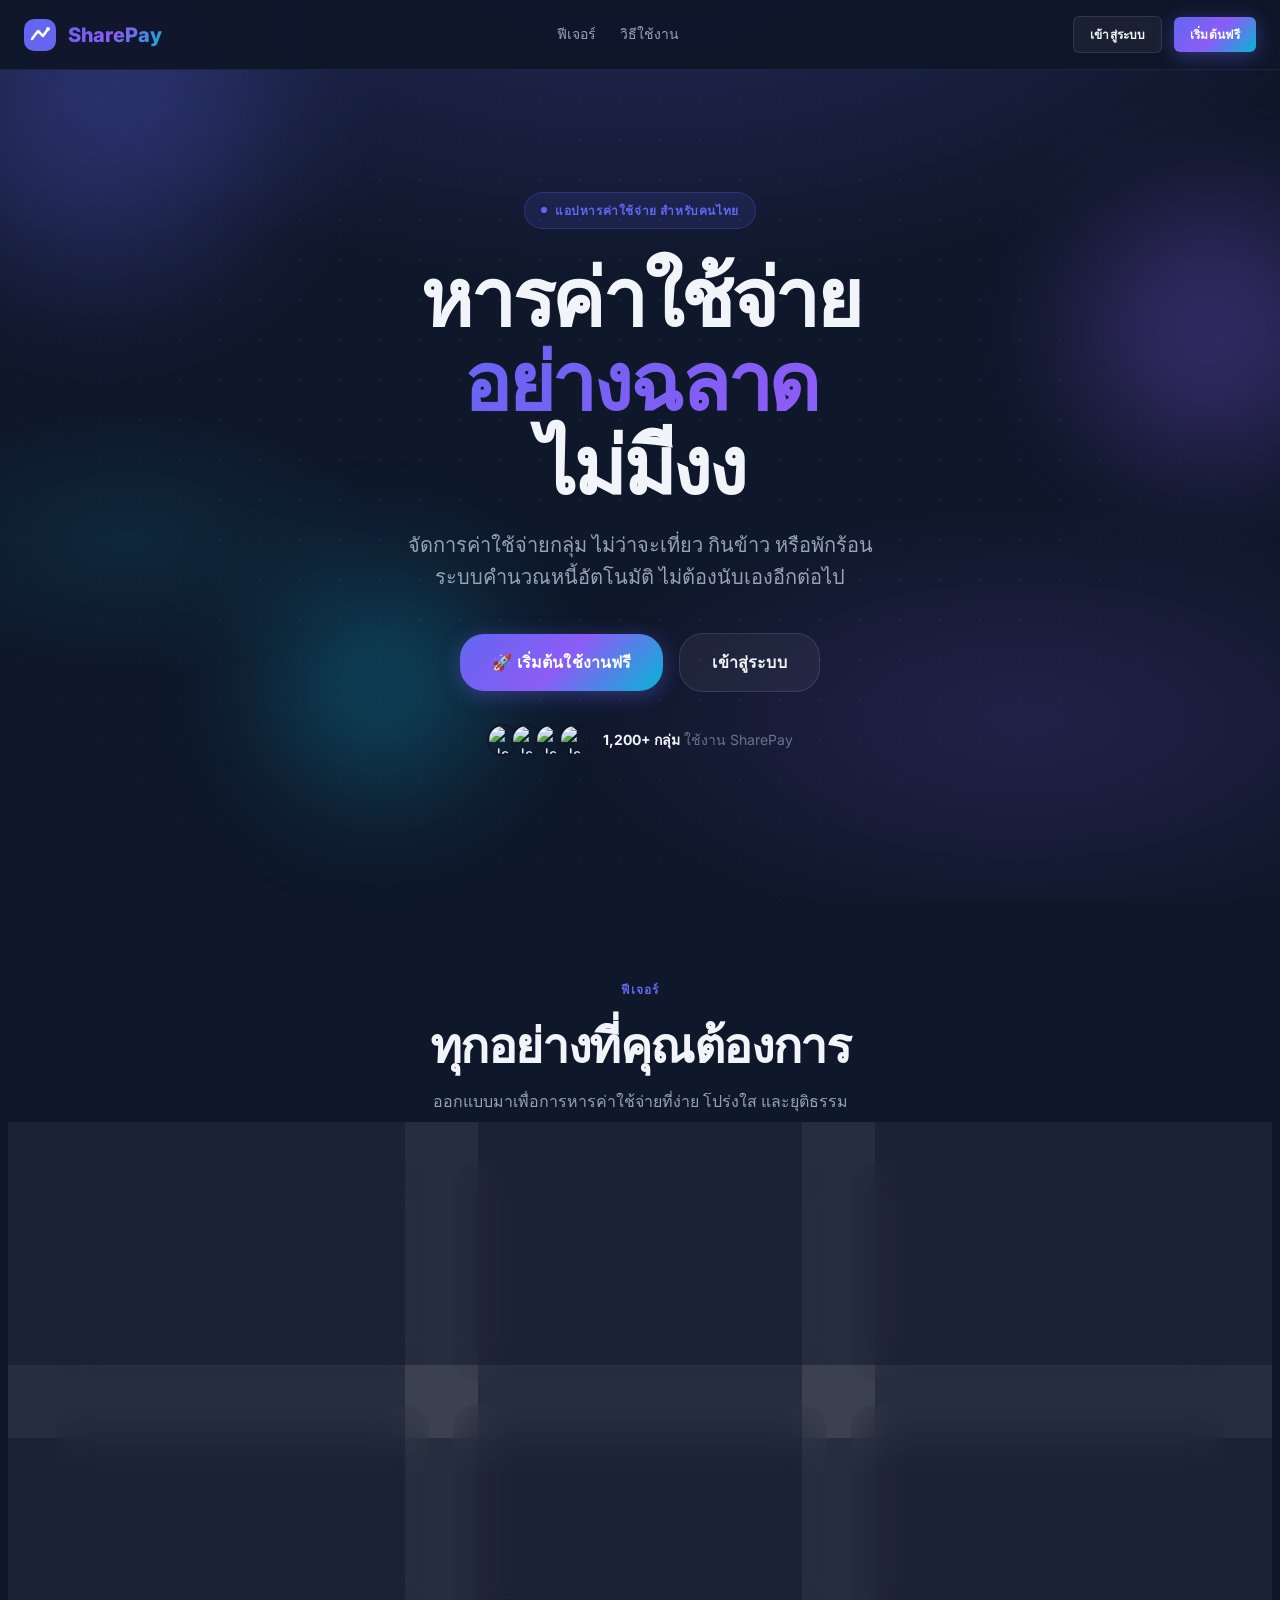
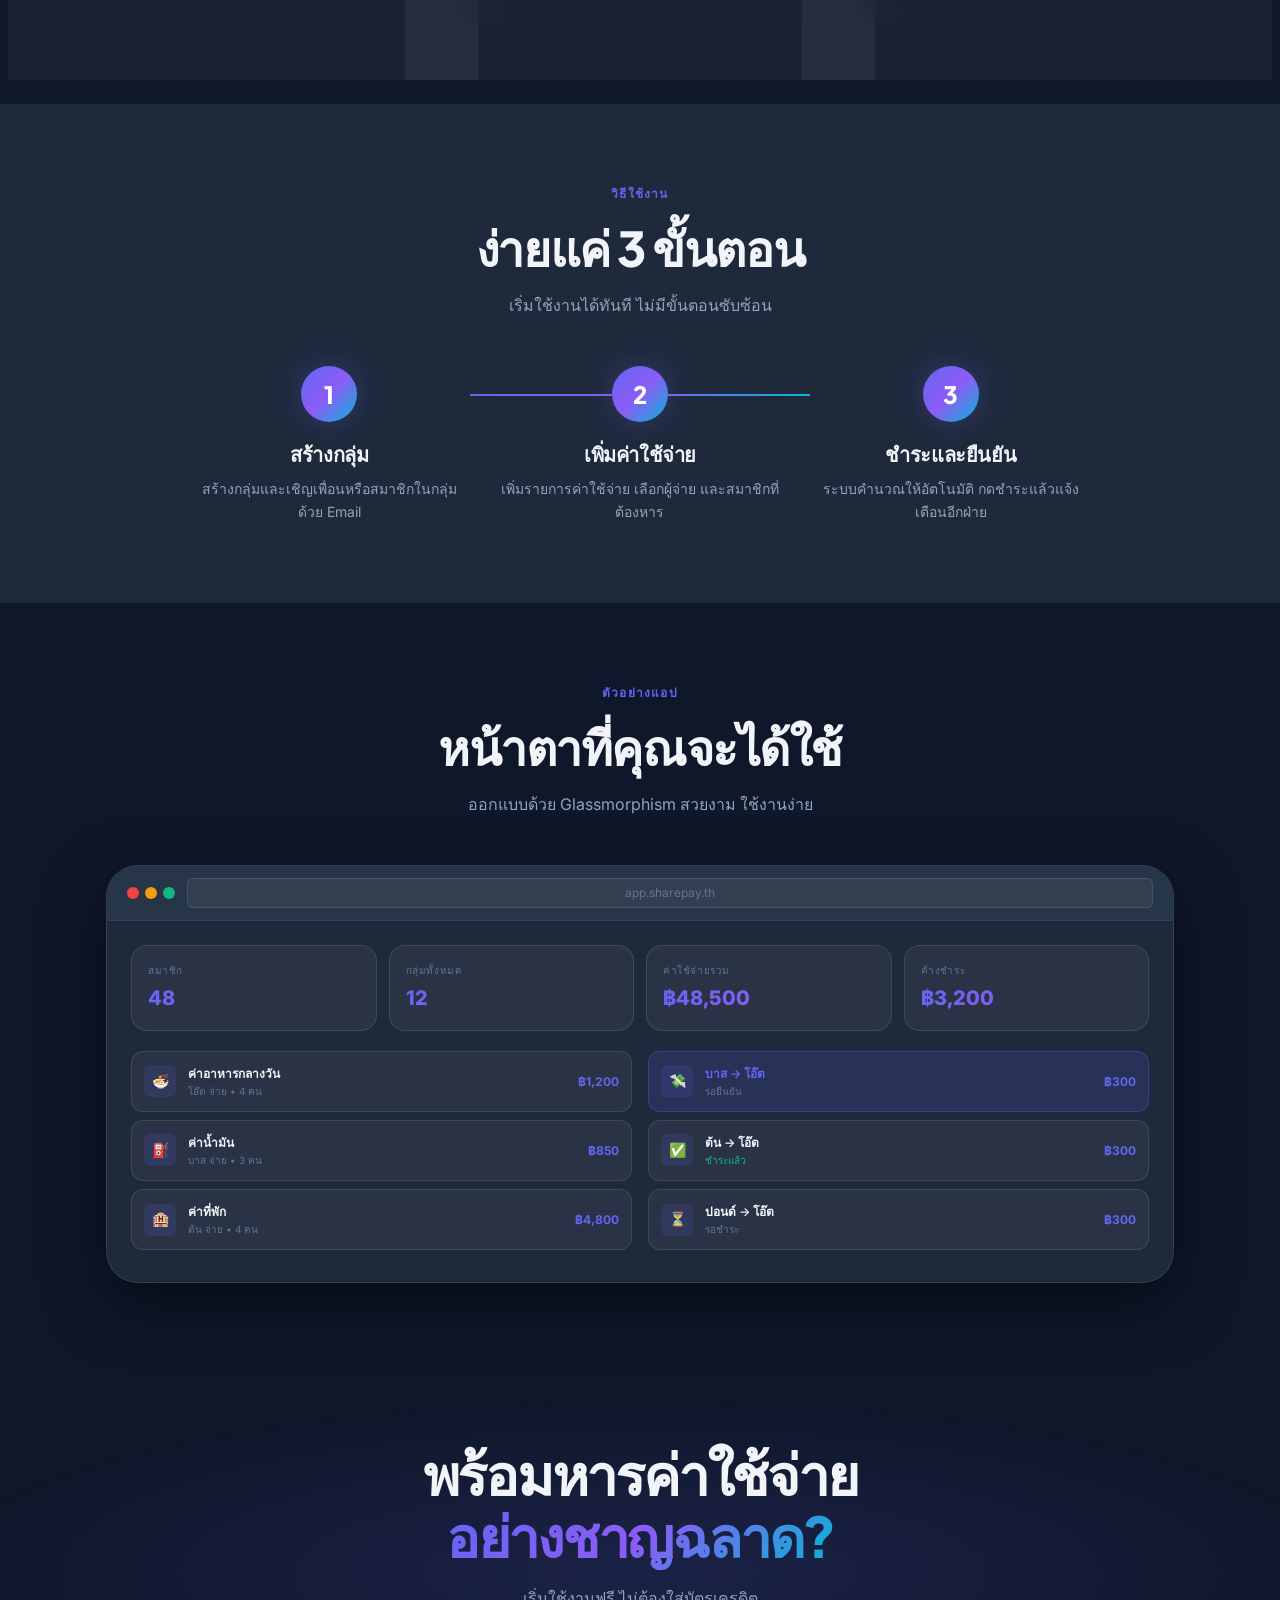
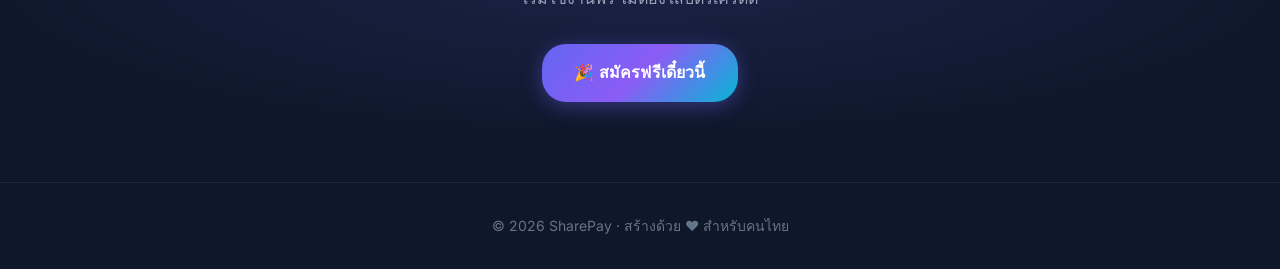
==== commit 96b1d468: "Update apple-touch-icon link to use logo.svg" ====
--- a/index.html
+++ b/index.html
@@ -8,7 +8,7 @@
 
   <!-- PWA -->
   <link rel="manifest" href="manifest.json">
-  <link rel="apple-touch-icon" href="assets/icons/icon-192.png">
+  <link rel="apple-touch-icon" href="assets/logo/logo.svg">
 
   <!-- Open Graph -->
   <meta property="og:title" content="SharePay – หารค่าใช้จ่ายอย่างง่ายดาย">
@@ -22,7 +22,7 @@
   <link rel="preconnect" href="https://fonts.gstatic.com" crossorigin>
   <link href="https://fonts.googleapis.com/css2?family=Plus+Jakarta+Sans:wght@400;500;600;700;800;900&family=Inter:wght@400;500;600;700&display=swap" rel="stylesheet">
 
-  <link rel="stylesheet" href="css/main.css">
+  <link rel="stylesheet" href="./css/main.css">
 
   <style>
     /* Landing page specific */
@@ -810,7 +810,7 @@
   </footer>
 
   <script type="module">
-    import { auth, collections } from 'js/app.js';
+    import { auth, collections } from './js/app.js';
     import { onAuthStateChanged } from "https://www.gstatic.com/firebasejs/10.7.1/firebase-auth.js";
     import { doc, getDoc } from "https://www.gstatic.com/firebasejs/10.7.1/firebase-firestore.js";
 
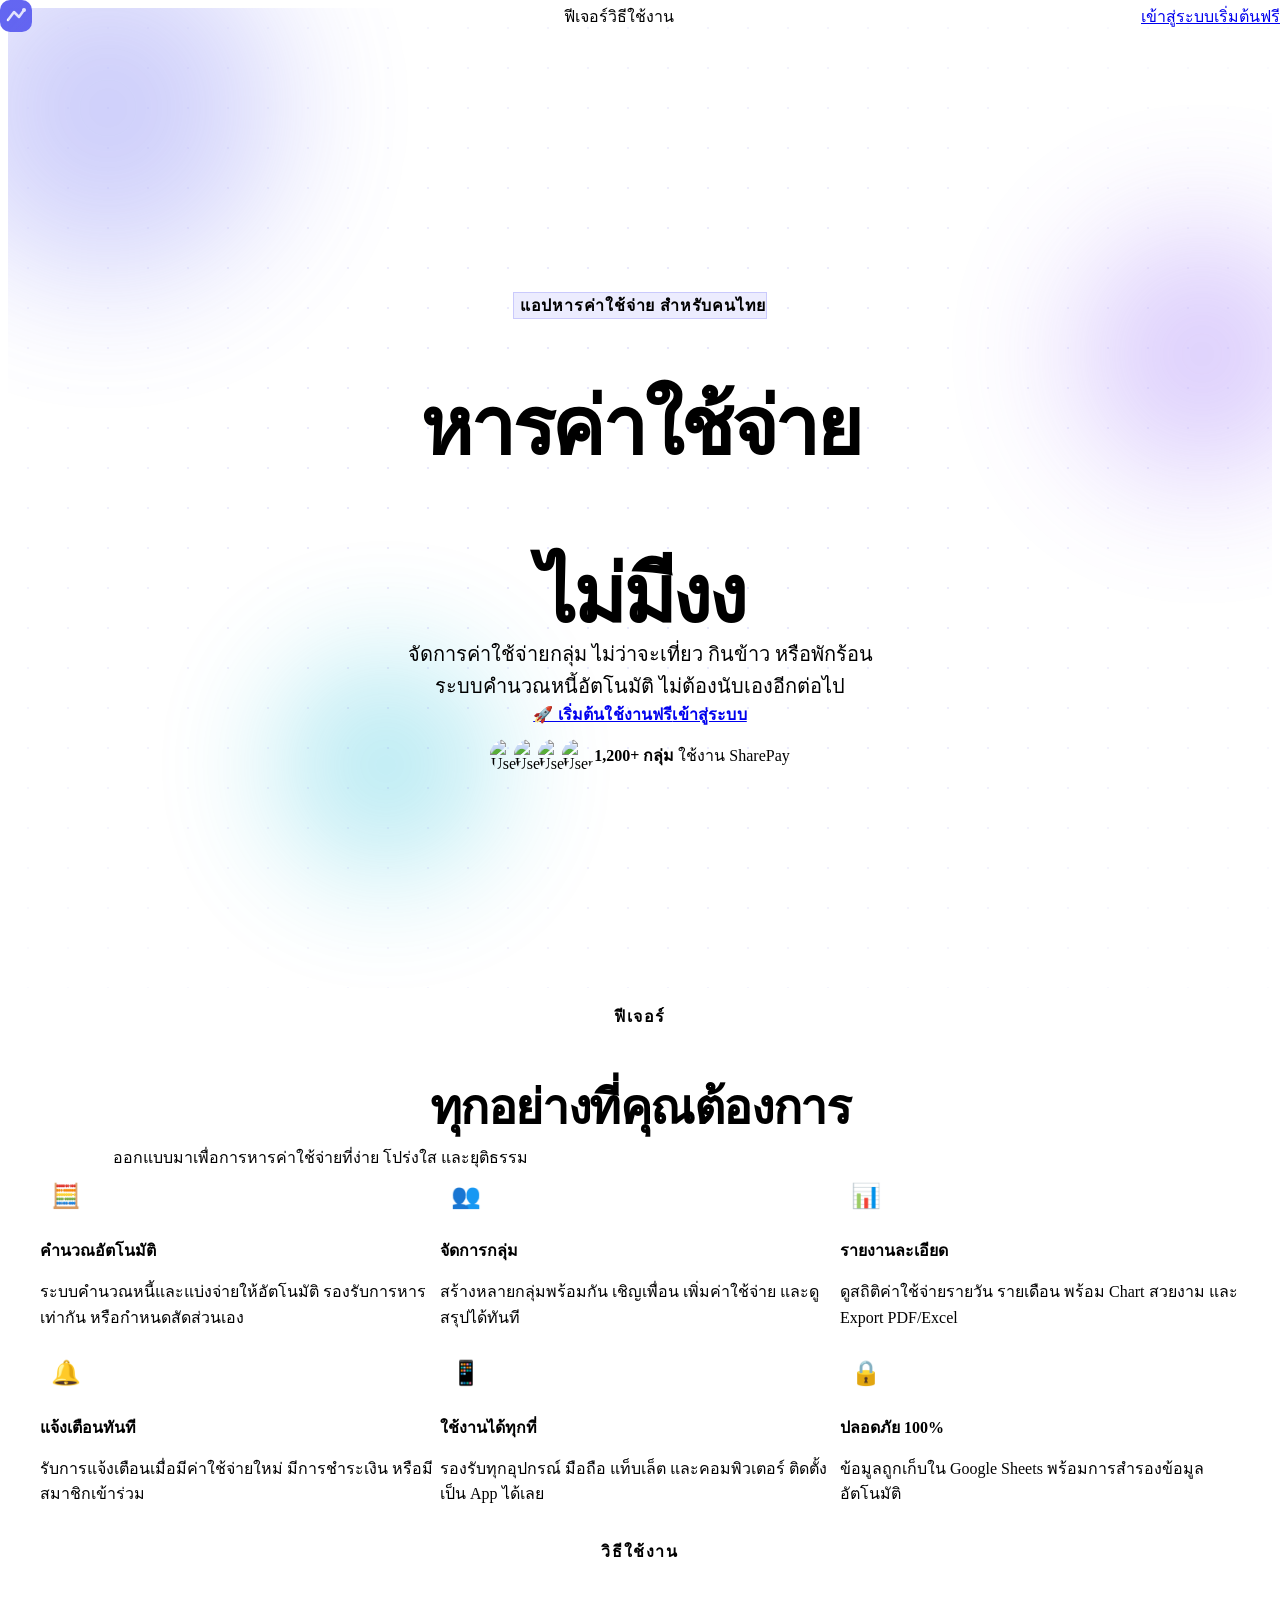
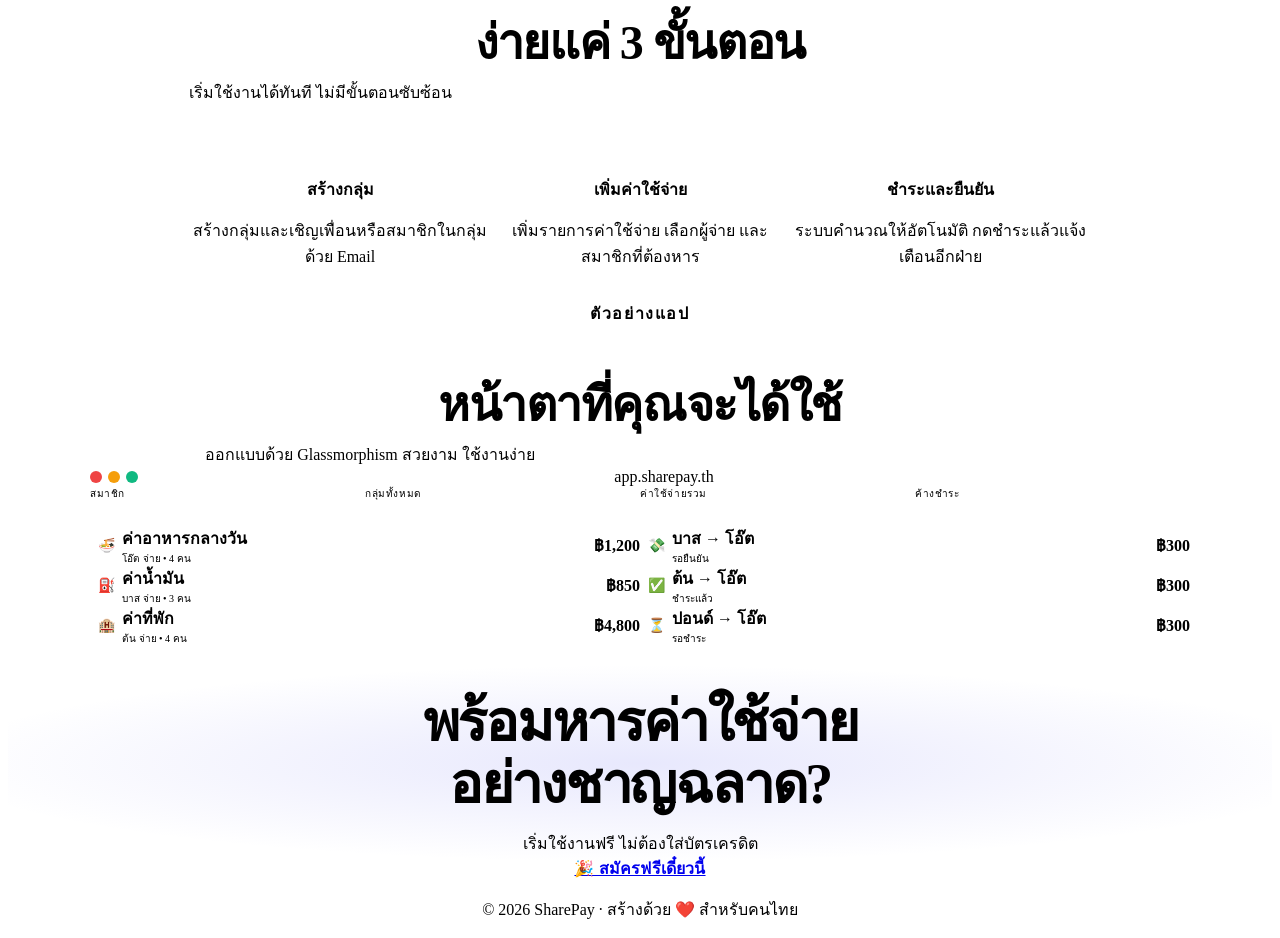
==== commit b3fd4092: "Add files via upload" ====
--- a/index.html
+++ b/index.html
@@ -663,7 +663,7 @@
         <div class="feature-card glass-card">
           <div class="feature-icon">🔒</div>
           <h3 class="feature-title">ปลอดภัย 100%</h3>
-          <p class="feature-desc">ข้อมูลถูกเก็บอย่างปลอดภัยด้วย Firebase Security Rules และ Encryption</p>
+          <p class="feature-desc">ข้อมูลถูกเก็บใน Google Sheets พร้อมการสำรองข้อมูลอัตโนมัติ</p>
         </div>
       </div>
     </section>
@@ -809,36 +809,19 @@
     <p>© 2026 SharePay · สร้างด้วย ❤️ สำหรับคนไทย</p>
   </footer>
 
-  <script type="module">
-    import { auth, collections } from './js/app.js';
-    import { onAuthStateChanged } from "https://www.gstatic.com/firebasejs/10.7.1/firebase-auth.js";
-    import { doc, getDoc } from "https://www.gstatic.com/firebasejs/10.7.1/firebase-firestore.js";
-
-    // ถ้า login อยู่แล้ว → redirect
-    onAuthStateChanged(auth, async (user) => {
-      if (user) {
-        try {
-          const { db } = window.SharePayConfig;
-          const userDoc = await getDoc(doc(db, collections.users, user.uid));
-          const role = userDoc.exists() ? userDoc.data().role : 'member';
-          window.location.href = role === 'admin' ? './admin.html' : './member.html';
-        } catch { window.location.href = './member.html'; }
-      }
-    });
-
-    // Smooth scroll
-    document.querySelectorAll('a[href^="#"]').forEach(a => {
-      a.addEventListener('click', e => {
-        e.preventDefault();
-        const target = document.querySelector(a.getAttribute('href'));
-        if (target) target.scrollIntoView({ behavior: 'smooth' });
-      });
-    });
-
-    // Theme
-    const theme = localStorage.getItem('sharepay-theme') || 'dark';
-    document.documentElement.setAttribute('data-theme', theme);
-
-  </script>
+  <script src="./js/config.js"></script>
+<script src="./js/storage.js"></script>
+<script src="./js/auth.js"></script>
+<script src="./js/ui.js"></script>
+<script>
+  document.addEventListener('DOMContentLoaded', () => {
+    SharePay.initTheme();
+    // Redirect logged-in users
+    const user = window.Auth.current();
+    if (user) {
+      window.location.href = user.role === 'admin' ? 'admin.html' : 'member.html';
+    }
+  });
+</script>
 </body>
 </html>
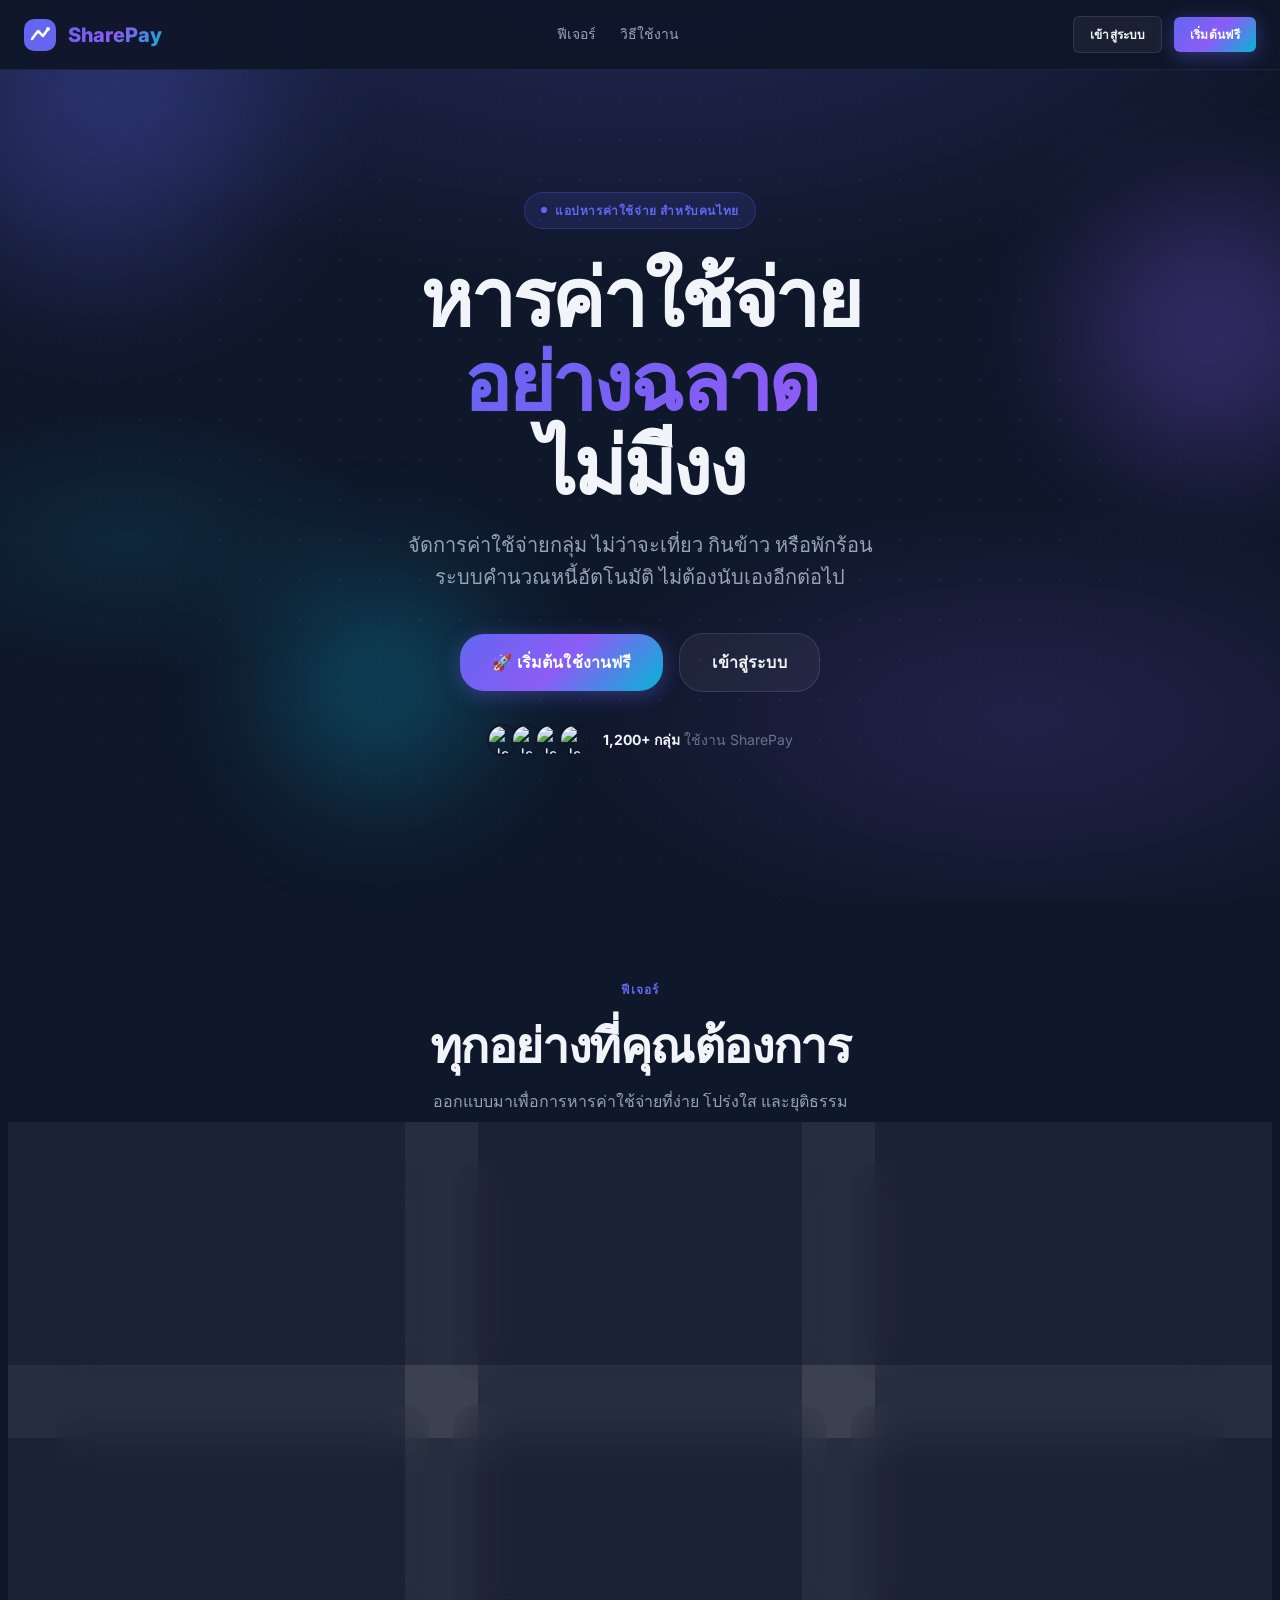
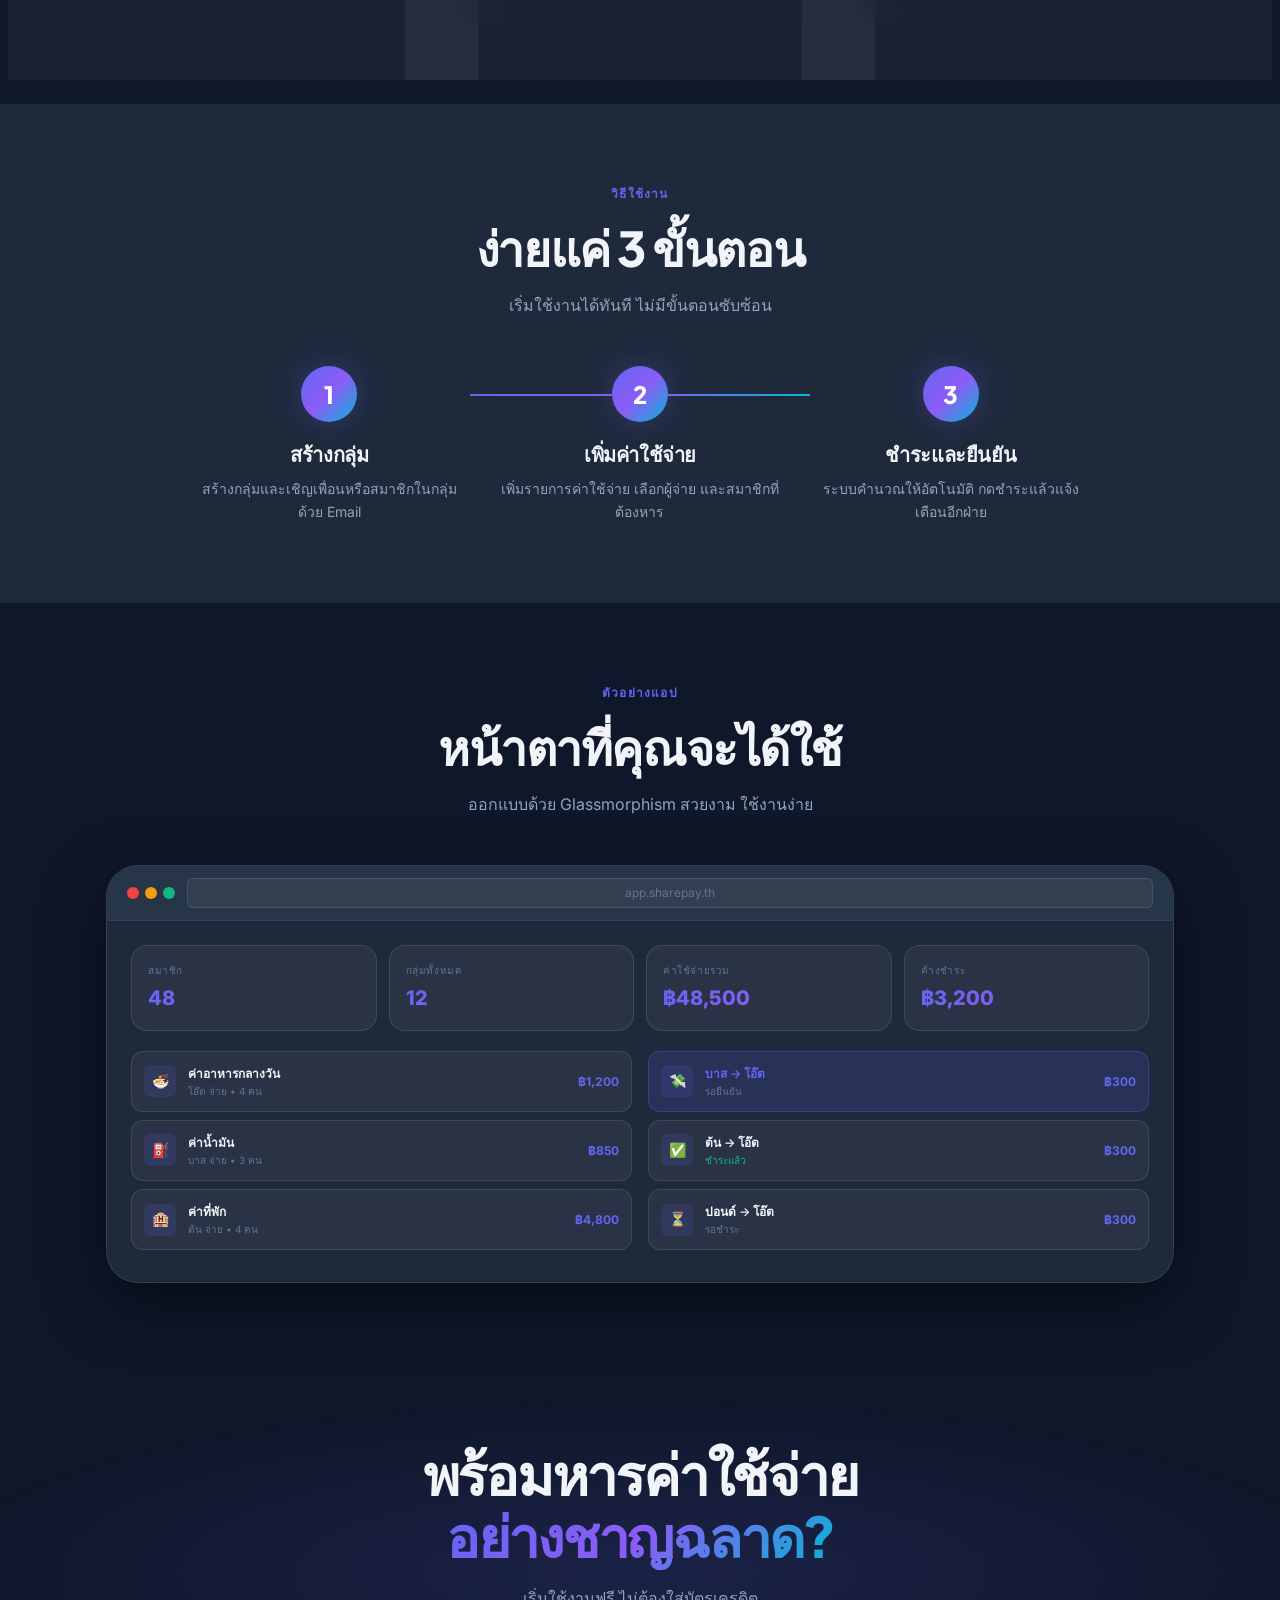
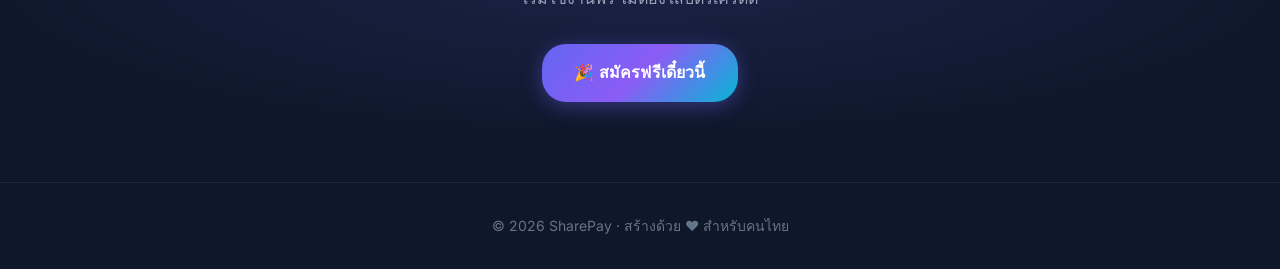
==== commit dcb8f16e: "Update index.html" ====
--- a/index.html
+++ b/index.html
@@ -22,7 +22,7 @@
   <link rel="preconnect" href="https://fonts.gstatic.com" crossorigin>
   <link href="https://fonts.googleapis.com/css2?family=Plus+Jakarta+Sans:wght@400;500;600;700;800;900&family=Inter:wght@400;500;600;700&display=swap" rel="stylesheet">
 
-  <link rel="stylesheet" href="./css/main.css">
+  <link rel="stylesheet" href="css/main.css">
 
   <style>
     /* Landing page specific */
@@ -809,10 +809,10 @@
     <p>© 2026 SharePay · สร้างด้วย ❤️ สำหรับคนไทย</p>
   </footer>
 
-  <script src="./js/config.js"></script>
-<script src="./js/storage.js"></script>
-<script src="./js/auth.js"></script>
-<script src="./js/ui.js"></script>
+  <script src="js/config.js"></script>
+<script src="js/storage.js"></script>
+<script src="js/auth.js"></script>
+<script src="js/ui.js"></script>
 <script>
   document.addEventListener('DOMContentLoaded', () => {
     SharePay.initTheme();
--- a/css/main.css
+++ b/css/main.css
@@ -0,0 +1,1182 @@
+/**
+ * SharePay - Main CSS
+ * Design System: Glassmorphism + Gradient Modern + Dark/Light Mode
+ * CSS Modern 2026
+ */
+
+/* ===== CSS Custom Properties ===== */
+:root {
+  /* Brand Colors */
+  --primary: #6366F1;
+  --primary-hover: #4F46E5;
+  --primary-light: rgba(99, 102, 241, 0.15);
+  --secondary: #8B5CF6;
+  --accent: #06B6D4;
+  --accent-green: #10B981;
+  --accent-orange: #F59E0B;
+  --accent-red: #EF4444;
+  --accent-pink: #EC4899;
+
+  /* Gradient */
+  --gradient-primary: linear-gradient(135deg, #6366F1 0%, #8B5CF6 50%, #06B6D4 100%);
+  --gradient-card: linear-gradient(135deg, rgba(99,102,241,0.1) 0%, rgba(139,92,246,0.05) 100%);
+  --gradient-hero: linear-gradient(135deg, #0F172A 0%, #1E1B4B 50%, #0F172A 100%);
+
+  /* Typography */
+  --font-display: 'Plus Jakarta Sans', 'Inter', system-ui, sans-serif;
+  --font-body: 'Inter', system-ui, -apple-system, sans-serif;
+  --font-mono: 'JetBrains Mono', 'Fira Code', monospace;
+
+  /* Font Sizes - Fluid Typography */
+  --text-xs: clamp(0.65rem, 1.5vw, 0.75rem);
+  --text-sm: clamp(0.75rem, 2vw, 0.875rem);
+  --text-base: clamp(0.875rem, 2.5vw, 1rem);
+  --text-md: clamp(1rem, 3vw, 1.125rem);
+  --text-lg: clamp(1.125rem, 3.5vw, 1.25rem);
+  --text-xl: clamp(1.25rem, 4vw, 1.5rem);
+  --text-2xl: clamp(1.5rem, 5vw, 2rem);
+  --text-3xl: clamp(2rem, 6vw, 3rem);
+  --text-4xl: clamp(2.5rem, 8vw, 4rem);
+
+  /* Spacing */
+  --space-1: 0.25rem;
+  --space-2: 0.5rem;
+  --space-3: 0.75rem;
+  --space-4: 1rem;
+  --space-5: 1.25rem;
+  --space-6: 1.5rem;
+  --space-8: 2rem;
+  --space-10: 2.5rem;
+  --space-12: 3rem;
+  --space-16: 4rem;
+  --space-20: 5rem;
+  --space-24: 6rem;
+
+  /* Border Radius */
+  --radius-sm: 6px;
+  --radius-md: 12px;
+  --radius-lg: 16px;
+  --radius-xl: 24px;
+  --radius-2xl: 32px;
+  --radius-full: 9999px;
+
+  /* Shadows */
+  --shadow-sm: 0 2px 8px rgba(0, 0, 0, 0.2);
+  --shadow-md: 0 4px 20px rgba(0, 0, 0, 0.3);
+  --shadow-lg: 0 8px 40px rgba(0, 0, 0, 0.4);
+  --shadow-xl: 0 20px 60px rgba(0, 0, 0, 0.5);
+  --shadow-glow: 0 0 30px rgba(99, 102, 241, 0.3);
+  --shadow-glow-accent: 0 0 30px rgba(6, 182, 212, 0.2);
+
+  /* Transitions */
+  --transition-fast: 150ms cubic-bezier(0.4, 0, 0.2, 1);
+  --transition-base: 250ms cubic-bezier(0.4, 0, 0.2, 1);
+  --transition-slow: 400ms cubic-bezier(0.4, 0, 0.2, 1);
+  --transition-spring: 500ms cubic-bezier(0.34, 1.56, 0.64, 1);
+
+  /* Z-index layers */
+  --z-base: 1;
+  --z-dropdown: 100;
+  --z-sticky: 200;
+  --z-modal: 500;
+  --z-notification: 800;
+  --z-toast: 1000;
+}
+
+/* ===== Dark Theme (Default) ===== */
+[data-theme="dark"], :root {
+  --bg-base: #0F172A;
+  --bg-surface: #1E293B;
+  --bg-elevated: #263548;
+  --bg-overlay: rgba(15, 23, 42, 0.95);
+
+  --text-primary: #F1F5F9;
+  --text-secondary: #94A3B8;
+  --text-tertiary: #64748B;
+  --text-disabled: #475569;
+
+  --border-subtle: rgba(255, 255, 255, 0.06);
+  --border-default: rgba(255, 255, 255, 0.1);
+  --border-strong: rgba(255, 255, 255, 0.2);
+
+  --glass-bg: rgba(255, 255, 255, 0.05);
+  --glass-border: rgba(255, 255, 255, 0.1);
+  --glass-shadow: 0 8px 32px rgba(0, 0, 0, 0.4);
+
+  --input-bg: rgba(255, 255, 255, 0.06);
+  --input-border: rgba(255, 255, 255, 0.12);
+  --input-focus: rgba(99, 102, 241, 0.3);
+}
+
+/* ===== Light Theme ===== */
+[data-theme="light"] {
+  --bg-base: #F8FAFC;
+  --bg-surface: #FFFFFF;
+  --bg-elevated: #F1F5F9;
+  --bg-overlay: rgba(248, 250, 252, 0.95);
+
+  --text-primary: #0F172A;
+  --text-secondary: #475569;
+  --text-tertiary: #64748B;
+  --text-disabled: #94A3B8;
+
+  --border-subtle: rgba(0, 0, 0, 0.04);
+  --border-default: rgba(0, 0, 0, 0.08);
+  --border-strong: rgba(0, 0, 0, 0.15);
+
+  --glass-bg: rgba(255, 255, 255, 0.7);
+  --glass-border: rgba(0, 0, 0, 0.08);
+  --glass-shadow: 0 8px 32px rgba(0, 0, 0, 0.1);
+
+  --input-bg: rgba(0, 0, 0, 0.04);
+  --input-border: rgba(0, 0, 0, 0.1);
+  --input-focus: rgba(99, 102, 241, 0.15);
+
+  --shadow-sm: 0 2px 8px rgba(0, 0, 0, 0.06);
+  --shadow-md: 0 4px 20px rgba(0, 0, 0, 0.08);
+  --shadow-lg: 0 8px 40px rgba(0, 0, 0, 0.1);
+}
+
+/* ===== Reset & Base ===== */
+*, *::before, *::after {
+  box-sizing: border-box;
+  margin: 0;
+  padding: 0;
+}
+
+html {
+  font-size: 16px;
+  scroll-behavior: smooth;
+  -webkit-text-size-adjust: 100%;
+}
+
+body {
+  font-family: var(--font-body);
+  background-color: var(--bg-base);
+  color: var(--text-primary);
+  line-height: 1.6;
+  min-height: 100dvh;
+  overflow-x: hidden;
+  -webkit-font-smoothing: antialiased;
+  -moz-osx-font-smoothing: grayscale;
+}
+
+img, video {
+  max-width: 100%;
+  height: auto;
+  display: block;
+}
+
+a {
+  color: var(--primary);
+  text-decoration: none;
+  transition: color var(--transition-fast);
+}
+
+a:hover { color: var(--primary-hover); }
+
+button {
+  font-family: inherit;
+  cursor: pointer;
+  border: none;
+  outline: none;
+}
+
+input, textarea, select {
+  font-family: inherit;
+  font-size: inherit;
+}
+
+/* ===== Typography ===== */
+h1, h2, h3, h4, h5, h6 {
+  font-family: var(--font-display);
+  line-height: 1.2;
+  font-weight: 700;
+  letter-spacing: -0.02em;
+}
+
+.text-gradient {
+  background: var(--gradient-primary);
+  -webkit-background-clip: text;
+  -webkit-text-fill-color: transparent;
+  background-clip: text;
+}
+
+/* ===== Glass Card Component ===== */
+.glass-card {
+  background: var(--glass-bg);
+  backdrop-filter: blur(20px);
+  -webkit-backdrop-filter: blur(20px);
+  border: 1px solid var(--glass-border);
+  border-radius: var(--radius-xl);
+  box-shadow: var(--glass-shadow);
+  transition: transform var(--transition-base), box-shadow var(--transition-base);
+}
+
+.glass-card:hover {
+  transform: translateY(-2px);
+  box-shadow: var(--shadow-lg);
+}
+
+/* ===== Buttons ===== */
+.btn {
+  display: inline-flex;
+  align-items: center;
+  justify-content: center;
+  gap: var(--space-2);
+  padding: var(--space-3) var(--space-6);
+  border-radius: var(--radius-md);
+  font-size: var(--text-sm);
+  font-weight: 600;
+  font-family: var(--font-body);
+  transition: all var(--transition-fast);
+  cursor: pointer;
+  border: none;
+  position: relative;
+  overflow: hidden;
+  white-space: nowrap;
+  letter-spacing: 0.01em;
+}
+
+.btn::before {
+  content: '';
+  position: absolute;
+  inset: 0;
+  background: white;
+  opacity: 0;
+  transition: opacity var(--transition-fast);
+}
+
+.btn:hover::before { opacity: 0.05; }
+.btn:active { transform: scale(0.97); }
+.btn:disabled { opacity: 0.5; cursor: not-allowed; pointer-events: none; }
+
+.btn-primary {
+  background: var(--gradient-primary);
+  color: white;
+  box-shadow: 0 4px 20px rgba(99, 102, 241, 0.4);
+}
+
+.btn-primary:hover {
+  box-shadow: 0 6px 30px rgba(99, 102, 241, 0.6);
+  transform: translateY(-1px);
+}
+
+.btn-secondary {
+  background: var(--glass-bg);
+  color: var(--text-primary);
+  border: 1px solid var(--border-default);
+  backdrop-filter: blur(10px);
+}
+
+.btn-secondary:hover {
+  background: var(--primary-light);
+  border-color: var(--primary);
+  color: var(--primary);
+}
+
+.btn-danger {
+  background: rgba(239, 68, 68, 0.15);
+  color: #EF4444;
+  border: 1px solid rgba(239, 68, 68, 0.3);
+}
+
+.btn-danger:hover {
+  background: rgba(239, 68, 68, 0.25);
+}
+
+.btn-ghost {
+  background: transparent;
+  color: var(--text-secondary);
+}
+
+.btn-ghost:hover {
+  background: var(--glass-bg);
+  color: var(--text-primary);
+}
+
+.btn-sm {
+  padding: var(--space-2) var(--space-4);
+  font-size: var(--text-xs);
+  border-radius: var(--radius-sm);
+}
+
+.btn-lg {
+  padding: var(--space-4) var(--space-8);
+  font-size: var(--text-md);
+  border-radius: var(--radius-lg);
+}
+
+.btn-icon {
+  width: 36px;
+  height: 36px;
+  padding: 0;
+  display: inline-flex;
+  align-items: center;
+  justify-content: center;
+  border-radius: var(--radius-md);
+  background: var(--glass-bg);
+  border: 1px solid var(--border-default);
+  color: var(--text-secondary);
+  transition: all var(--transition-fast);
+  font-size: 1rem;
+}
+
+.btn-icon:hover {
+  background: var(--primary-light);
+  border-color: var(--primary);
+  color: var(--primary);
+  transform: scale(1.05);
+}
+
+/* ===== Form Inputs ===== */
+.form-group {
+  display: flex;
+  flex-direction: column;
+  gap: var(--space-2);
+}
+
+.form-label {
+  font-size: var(--text-sm);
+  font-weight: 500;
+  color: var(--text-secondary);
+  letter-spacing: 0.01em;
+}
+
+.form-input, .form-select, .form-textarea {
+  width: 100%;
+  padding: var(--space-3) var(--space-4);
+  background: var(--input-bg);
+  border: 1px solid var(--input-border);
+  border-radius: var(--radius-md);
+  color: var(--text-primary);
+  font-size: var(--text-base);
+  transition: all var(--transition-fast);
+  outline: none;
+}
+
+.form-input:focus, .form-select:focus, .form-textarea:focus {
+  border-color: var(--primary);
+  box-shadow: 0 0 0 3px var(--input-focus);
+  background: var(--input-bg);
+}
+
+.form-input::placeholder { color: var(--text-tertiary); }
+
+.form-input-icon {
+  position: relative;
+}
+
+.form-input-icon .form-input {
+  padding-left: calc(var(--space-4) + 1.5rem);
+}
+
+.form-input-icon .input-icon {
+  position: absolute;
+  left: var(--space-4);
+  top: 50%;
+  transform: translateY(-50%);
+  color: var(--text-tertiary);
+  pointer-events: none;
+  font-size: 1rem;
+}
+
+.form-textarea {
+  resize: vertical;
+  min-height: 100px;
+}
+
+.form-select {
+  appearance: none;
+  background-image: url("data:image/svg+xml,%3Csvg xmlns='http://www.w3.org/2000/svg' width='16' height='16' viewBox='0 0 24 24' fill='none' stroke='%2394A3B8' stroke-width='2'%3E%3Cpath d='m6 9 6 6 6-6'/%3E%3C/svg%3E");
+  background-repeat: no-repeat;
+  background-position: right var(--space-4) center;
+  padding-right: 2.5rem;
+}
+
+.form-error {
+  font-size: var(--text-xs);
+  color: var(--accent-red);
+  display: flex;
+  align-items: center;
+  gap: var(--space-1);
+}
+
+/* ===== Stat Cards ===== */
+.stat-card {
+  background: var(--glass-bg);
+  backdrop-filter: blur(20px);
+  border: 1px solid var(--glass-border);
+  border-radius: var(--radius-xl);
+  padding: var(--space-6);
+  position: relative;
+  overflow: hidden;
+  transition: all var(--transition-base);
+}
+
+.stat-card::before {
+  content: '';
+  position: absolute;
+  top: 0;
+  right: 0;
+  width: 80px;
+  height: 80px;
+  border-radius: 50%;
+  background: var(--gradient-primary);
+  opacity: 0.1;
+  transform: translate(20px, -20px);
+}
+
+.stat-card:hover {
+  transform: translateY(-4px);
+  box-shadow: var(--shadow-glow);
+}
+
+.stat-label {
+  font-size: var(--text-xs);
+  font-weight: 600;
+  text-transform: uppercase;
+  letter-spacing: 0.08em;
+  color: var(--text-tertiary);
+  margin-bottom: var(--space-2);
+}
+
+.stat-value {
+  font-size: var(--text-2xl);
+  font-weight: 800;
+  font-family: var(--font-display);
+  background: var(--gradient-primary);
+  -webkit-background-clip: text;
+  -webkit-text-fill-color: transparent;
+  background-clip: text;
+  line-height: 1;
+}
+
+.stat-change {
+  font-size: var(--text-xs);
+  margin-top: var(--space-2);
+  display: flex;
+  align-items: center;
+  gap: var(--space-1);
+}
+
+.stat-change.up { color: var(--accent-green); }
+.stat-change.down { color: var(--accent-red); }
+
+.stat-icon {
+  position: absolute;
+  top: var(--space-6);
+  right: var(--space-6);
+  font-size: 2rem;
+  opacity: 0.6;
+}
+
+/* ===== Badge ===== */
+.badge {
+  display: inline-flex;
+  align-items: center;
+  padding: 2px var(--space-3);
+  border-radius: var(--radius-full);
+  font-size: var(--text-xs);
+  font-weight: 600;
+  letter-spacing: 0.05em;
+}
+
+.badge-admin {
+  background: rgba(99, 102, 241, 0.15);
+  color: var(--primary);
+  border: 1px solid rgba(99, 102, 241, 0.3);
+}
+
+.badge-member {
+  background: rgba(16, 185, 129, 0.15);
+  color: var(--accent-green);
+  border: 1px solid rgba(16, 185, 129, 0.3);
+}
+
+.badge-pending {
+  background: rgba(245, 158, 11, 0.15);
+  color: var(--accent-orange);
+  border: 1px solid rgba(245, 158, 11, 0.3);
+}
+
+.badge-confirmed {
+  background: rgba(16, 185, 129, 0.15);
+  color: var(--accent-green);
+  border: 1px solid rgba(16, 185, 129, 0.3);
+}
+
+/* ===== Modal ===== */
+.modal-overlay {
+  position: fixed;
+  inset: 0;
+  background: rgba(0, 0, 0, 0.7);
+  backdrop-filter: blur(8px);
+  z-index: var(--z-modal);
+  display: flex;
+  align-items: center;
+  justify-content: center;
+  padding: var(--space-4);
+  opacity: 0;
+  pointer-events: none;
+  transition: opacity var(--transition-base);
+}
+
+.modal-overlay.active {
+  opacity: 1;
+  pointer-events: all;
+}
+
+.modal {
+  background: var(--bg-surface);
+  border: 1px solid var(--border-default);
+  border-radius: var(--radius-2xl);
+  padding: var(--space-8);
+  width: 100%;
+  max-width: 560px;
+  max-height: 90dvh;
+  overflow-y: auto;
+  transform: scale(0.9) translateY(20px);
+  transition: transform var(--transition-spring);
+  box-shadow: var(--shadow-xl);
+}
+
+.modal-overlay.active .modal {
+  transform: scale(1) translateY(0);
+}
+
+.modal-header {
+  display: flex;
+  align-items: center;
+  justify-content: space-between;
+  margin-bottom: var(--space-6);
+}
+
+.modal-title {
+  font-size: var(--text-xl);
+  font-weight: 700;
+}
+
+.modal-close {
+  width: 32px;
+  height: 32px;
+  display: flex;
+  align-items: center;
+  justify-content: center;
+  border-radius: var(--radius-md);
+  background: var(--glass-bg);
+  border: 1px solid var(--border-default);
+  color: var(--text-secondary);
+  cursor: pointer;
+  font-size: 1.25rem;
+  transition: all var(--transition-fast);
+}
+
+.modal-close:hover {
+  background: rgba(239, 68, 68, 0.15);
+  color: #EF4444;
+}
+
+/* ===== Toast ===== */
+.toast-container {
+  position: fixed;
+  bottom: var(--space-6);
+  right: var(--space-6);
+  z-index: var(--z-toast);
+  display: flex;
+  flex-direction: column;
+  gap: var(--space-3);
+  pointer-events: none;
+}
+
+.toast {
+  display: flex;
+  align-items: center;
+  gap: var(--space-3);
+  padding: var(--space-4) var(--space-6);
+  border-radius: var(--radius-lg);
+  color: white;
+  font-size: var(--text-sm);
+  font-weight: 500;
+  box-shadow: var(--shadow-xl);
+  pointer-events: all;
+  min-width: 280px;
+  max-width: 400px;
+  animation: toastSlideIn 0.3s var(--transition-spring) forwards;
+  backdrop-filter: blur(20px);
+}
+
+.toast-success { background: rgba(16, 185, 129, 0.9); }
+.toast-error { background: rgba(239, 68, 68, 0.9); }
+.toast-warning { background: rgba(245, 158, 11, 0.9); }
+.toast-info { background: rgba(99, 102, 241, 0.9); }
+
+.toast.removing {
+  animation: toastSlideOut 0.3s ease forwards;
+}
+
+/* ===== Loading States ===== */
+.spinner {
+  width: 24px;
+  height: 24px;
+  border: 3px solid var(--border-default);
+  border-top-color: var(--primary);
+  border-radius: 50%;
+  animation: spin 0.8s linear infinite;
+}
+
+.loading-overlay {
+  position: fixed;
+  inset: 0;
+  background: var(--bg-base);
+  z-index: var(--z-notification);
+  display: flex;
+  flex-direction: column;
+  align-items: center;
+  justify-content: center;
+  gap: var(--space-4);
+}
+
+.loading-logo {
+  animation: pulse 1.5s ease-in-out infinite;
+}
+
+.loading-text {
+  font-size: var(--text-sm);
+  color: var(--text-tertiary);
+  animation: pulse 1.5s ease-in-out infinite 0.2s;
+}
+
+.skeleton {
+  background: linear-gradient(
+    90deg,
+    var(--bg-elevated) 25%,
+    var(--border-default) 50%,
+    var(--bg-elevated) 75%
+  );
+  background-size: 200% 100%;
+  animation: skeleton 1.5s ease-in-out infinite;
+  border-radius: var(--radius-md);
+}
+
+/* ===== Empty State ===== */
+.empty-state {
+  display: flex;
+  flex-direction: column;
+  align-items: center;
+  justify-content: center;
+  gap: var(--space-3);
+  padding: var(--space-12) var(--space-8);
+  text-align: center;
+  color: var(--text-tertiary);
+}
+
+.empty-icon {
+  font-size: 3rem;
+  opacity: 0.6;
+}
+
+.empty-state p {
+  font-size: var(--text-sm);
+}
+
+/* ===== Notification Bell ===== */
+.notif-bell {
+  position: relative;
+  cursor: pointer;
+}
+
+.notif-badge {
+  position: absolute;
+  top: -4px;
+  right: -4px;
+  min-width: 18px;
+  height: 18px;
+  background: var(--accent-red);
+  border-radius: var(--radius-full);
+  font-size: 10px;
+  font-weight: 700;
+  color: white;
+  display: none;
+  align-items: center;
+  justify-content: center;
+  padding: 0 4px;
+  border: 2px solid var(--bg-base);
+}
+
+.notif-dropdown {
+  position: absolute;
+  top: calc(100% + var(--space-3));
+  right: 0;
+  width: 340px;
+  background: var(--bg-surface);
+  border: 1px solid var(--border-default);
+  border-radius: var(--radius-xl);
+  box-shadow: var(--shadow-xl);
+  padding: var(--space-4);
+  z-index: var(--z-dropdown);
+  display: none;
+}
+
+.notif-bell.open .notif-dropdown { display: block; }
+
+.notif-item {
+  padding: var(--space-3) var(--space-4);
+  border-radius: var(--radius-md);
+  cursor: pointer;
+  transition: background var(--transition-fast);
+}
+
+.notif-item:hover { background: var(--glass-bg); }
+.notif-item.unread { background: var(--primary-light); }
+
+.notif-message {
+  font-size: var(--text-sm);
+  color: var(--text-primary);
+  line-height: 1.4;
+}
+
+.notif-time {
+  font-size: var(--text-xs);
+  color: var(--text-tertiary);
+  margin-top: var(--space-1);
+}
+
+.notif-empty {
+  text-align: center;
+  color: var(--text-tertiary);
+  font-size: var(--text-sm);
+  padding: var(--space-6);
+}
+
+/* ===== Tables ===== */
+.table-wrapper {
+  overflow-x: auto;
+  border-radius: var(--radius-xl);
+  border: 1px solid var(--border-default);
+}
+
+.data-table {
+  width: 100%;
+  border-collapse: collapse;
+  font-size: var(--text-sm);
+}
+
+.data-table thead th {
+  padding: var(--space-4) var(--space-6);
+  text-align: left;
+  font-size: var(--text-xs);
+  font-weight: 600;
+  text-transform: uppercase;
+  letter-spacing: 0.08em;
+  color: var(--text-tertiary);
+  background: var(--glass-bg);
+  border-bottom: 1px solid var(--border-subtle);
+  white-space: nowrap;
+}
+
+.data-table tbody .table-row {
+  transition: background var(--transition-fast);
+}
+
+.data-table tbody .table-row:hover {
+  background: var(--glass-bg);
+}
+
+.data-table tbody td {
+  padding: var(--space-4) var(--space-6);
+  border-bottom: 1px solid var(--border-subtle);
+  color: var(--text-primary);
+  vertical-align: middle;
+}
+
+.data-table tbody tr:last-child td {
+  border-bottom: none;
+}
+
+.member-avatar-sm {
+  width: 32px;
+  height: 32px;
+  border-radius: 50%;
+  object-fit: cover;
+}
+
+.member-cell {
+  display: flex;
+  align-items: center;
+  gap: var(--space-3);
+}
+
+/* ===== Scrollbar ===== */
+::-webkit-scrollbar {
+  width: 6px;
+  height: 6px;
+}
+
+::-webkit-scrollbar-track {
+  background: transparent;
+}
+
+::-webkit-scrollbar-thumb {
+  background: var(--border-strong);
+  border-radius: var(--radius-full);
+}
+
+::-webkit-scrollbar-thumb:hover {
+  background: var(--primary);
+}
+
+/* ===== Focus Ring ===== */
+:focus-visible {
+  outline: 2px solid var(--primary);
+  outline-offset: 2px;
+}
+
+/* ===== Selection ===== */
+::selection {
+  background: var(--primary-light);
+  color: var(--primary);
+}
+
+/* ===== Animations ===== */
+@keyframes fadeIn {
+  from { opacity: 0; }
+  to { opacity: 1; }
+}
+
+@keyframes slideUp {
+  from { opacity: 0; transform: translateY(24px); }
+  to { opacity: 1; transform: translateY(0); }
+}
+
+@keyframes slideDown {
+  from { opacity: 0; transform: translateY(-16px); }
+  to { opacity: 1; transform: translateY(0); }
+}
+
+@keyframes scaleIn {
+  from { opacity: 0; transform: scale(0.92); }
+  to { opacity: 1; transform: scale(1); }
+}
+
+@keyframes spin {
+  to { transform: rotate(360deg); }
+}
+
+@keyframes pulse {
+  0%, 100% { opacity: 1; }
+  50% { opacity: 0.5; }
+}
+
+@keyframes skeleton {
+  0% { background-position: 200% 0; }
+  100% { background-position: -200% 0; }
+}
+
+@keyframes toastSlideIn {
+  from { opacity: 0; transform: translateX(100%); }
+  to { opacity: 1; transform: translateX(0); }
+}
+
+@keyframes toastSlideOut {
+  to { opacity: 0; transform: translateX(100%); }
+}
+
+@keyframes float {
+  0%, 100% { transform: translateY(0); }
+  50% { transform: translateY(-10px); }
+}
+
+@keyframes gradientShift {
+  0% { background-position: 0% 50%; }
+  50% { background-position: 100% 50%; }
+  100% { background-position: 0% 50%; }
+}
+
+.fade-in { animation: fadeIn 0.3s ease forwards; }
+.slide-up { animation: slideUp 0.4s cubic-bezier(0.16, 1, 0.3, 1) forwards; }
+.scale-in { animation: scaleIn 0.3s cubic-bezier(0.16, 1, 0.3, 1) forwards; }
+
+/* ===== Stagger Children ===== */
+.stagger > * {
+  opacity: 0;
+  animation: slideUp 0.4s cubic-bezier(0.16, 1, 0.3, 1) forwards;
+}
+
+.stagger > *:nth-child(1) { animation-delay: 0ms; }
+.stagger > *:nth-child(2) { animation-delay: 60ms; }
+.stagger > *:nth-child(3) { animation-delay: 120ms; }
+.stagger > *:nth-child(4) { animation-delay: 180ms; }
+.stagger > *:nth-child(5) { animation-delay: 240ms; }
+.stagger > *:nth-child(6) { animation-delay: 300ms; }
+
+/* ===== Reduced Motion ===== */
+@media (prefers-reduced-motion: reduce) {
+  *, *::before, *::after {
+    animation-duration: 0.01ms !important;
+    animation-iteration-count: 1 !important;
+    transition-duration: 0.01ms !important;
+  }
+}
+
+/* ===== Utility Classes ===== */
+.sr-only {
+  position: absolute;
+  width: 1px;
+  height: 1px;
+  padding: 0;
+  margin: -1px;
+  overflow: hidden;
+  clip: rect(0, 0, 0, 0);
+  border: 0;
+}
+
+.truncate {
+  overflow: hidden;
+  text-overflow: ellipsis;
+  white-space: nowrap;
+}
+
+.positive { color: var(--accent-green) !important; }
+.negative { color: var(--accent-red) !important; }
+
+.text-center { text-align: center; }
+.text-right { text-align: right; }
+
+.flex { display: flex; }
+.flex-col { flex-direction: column; }
+.items-center { align-items: center; }
+.justify-between { justify-content: space-between; }
+.gap-2 { gap: var(--space-2); }
+.gap-3 { gap: var(--space-3); }
+.gap-4 { gap: var(--space-4); }
+.gap-6 { gap: var(--space-6); }
+
+.mt-4 { margin-top: var(--space-4); }
+.mt-6 { margin-top: var(--space-6); }
+.mb-4 { margin-bottom: var(--space-4); }
+.mb-6 { margin-bottom: var(--space-6); }
+
+.w-full { width: 100%; }
+.grid { display: grid; }
+
+/* ===== Global Toast Manager ===== */
+.toast-container {
+  position: fixed;
+  bottom: var(--space-6);
+  right: var(--space-6);
+  z-index: var(--z-toast);
+  display: flex;
+  flex-direction: column-reverse;
+  gap: var(--space-2);
+}
+
+/* ===== Confirm Modal ===== */
+.confirm-modal {
+  position: fixed;
+  inset: 0;
+  z-index: var(--z-modal);
+  display: flex;
+  align-items: center;
+  justify-content: center;
+  padding: var(--space-4);
+}
+
+.confirm-backdrop {
+  position: absolute;
+  inset: 0;
+  background: rgba(0, 0, 0, 0.6);
+  backdrop-filter: blur(4px);
+}
+
+.confirm-dialog {
+  position: relative;
+  padding: var(--space-8);
+  max-width: 400px;
+  width: 100%;
+  text-align: center;
+  z-index: 1;
+}
+
+.confirm-dialog p {
+  font-size: var(--text-md);
+  margin-bottom: var(--space-6);
+  color: var(--text-primary);
+}
+
+.confirm-buttons {
+  display: flex;
+  gap: var(--space-3);
+  justify-content: center;
+}
+
+/* ===== Loading Cell ===== */
+.loading-cell {
+  text-align: center;
+  padding: var(--space-8) !important;
+}
+
+.loading-cell .spinner {
+  margin: 0 auto;
+}
+
+/* ===== Action Buttons ===== */
+.action-buttons {
+  display: flex;
+  gap: var(--space-2);
+}
+
+.btn-icon.btn-danger:hover {
+  background: rgba(239, 68, 68, 0.15);
+  color: #EF4444;
+  border-color: rgba(239, 68, 68, 0.3);
+}
+
+/* ===== SharePay Utility Additions ===== */
+
+/* Flex helpers */
+.flex-1 { flex: 1; }
+.flex-between { display: flex; align-items: center; justify-content: space-between; }
+.mb-2 { margin-bottom: 0.5rem; }
+.text-muted { color: var(--text-secondary); font-size: var(--text-sm); }
+.text-center { text-align: center; }
+
+/* Badge */
+.badge {
+  display: inline-flex; align-items: center; padding: 2px 10px;
+  border-radius: var(--radius-full); font-size: var(--text-xs); font-weight: 600;
+}
+.badge-primary   { background: var(--primary-light); color: var(--primary); }
+.badge-success   { background: rgba(16,185,129,0.15); color: #10B981; }
+.badge-warning   { background: rgba(245,158,11,0.15); color: #F59E0B; }
+.badge-danger    { background: rgba(239,68,68,0.15);  color: #EF4444; }
+.badge-default   { background: var(--glass-bg); color: var(--text-secondary); border: 1px solid var(--border-default); }
+
+/* Cards */
+.group-card {
+  display: flex; align-items: center; gap: 1rem;
+  padding: 1rem 1.25rem; border-radius: var(--radius-lg);
+  border: 1px solid var(--border-default); cursor: pointer;
+  transition: var(--transition-base);
+}
+.group-card:hover { border-color: var(--primary); transform: translateY(-2px); box-shadow: var(--shadow-md); }
+.group-icon { font-size: 1.75rem; width: 44px; text-align: center; flex-shrink: 0; }
+.group-icon-lg { font-size: 2.5rem; width: 56px; text-align: center; flex-shrink: 0; }
+.group-info { flex: 1; }
+.group-name { font-weight: 600; color: var(--text-primary); margin-bottom: 2px; }
+.group-meta { font-size: var(--text-sm); color: var(--text-secondary); }
+.group-arrow { color: var(--text-tertiary); font-size: 1.25rem; }
+.group-meta-block h3 { font-weight: 700; color: var(--text-primary); }
+.group-meta-block p  { font-size: var(--text-sm); color: var(--text-secondary); }
+.group-card-full { padding: 1.5rem; border-radius: var(--radius-lg); border: 1px solid var(--border-default); margin-bottom: 1rem; }
+.group-header { display: flex; align-items: center; gap: 1rem; margin-bottom: 1rem; }
+.group-actions { margin-left: auto; display: flex; gap: 0.5rem; }
+.group-stats { display: flex; gap: 0.75rem; flex-wrap: wrap; }
+.stat-pill { background: var(--glass-bg); border: 1px solid var(--border-default); border-radius: var(--radius-full); padding: 4px 14px; font-size: var(--text-sm); color: var(--text-secondary); }
+
+/* Expense items */
+.expense-item {
+  display: flex; align-items: center; gap: 0.75rem;
+  padding: 0.875rem 0; border-bottom: 1px solid var(--border-subtle);
+}
+.expense-item:last-child { border-bottom: none; }
+.expense-icon { width: 40px; height: 40px; border-radius: var(--radius-md); display: flex; align-items: center; justify-content: center; font-size: 1.25rem; flex-shrink: 0; }
+.expense-info { flex: 1; min-width: 0; }
+.expense-title { font-weight: 600; color: var(--text-primary); white-space: nowrap; overflow: hidden; text-overflow: ellipsis; }
+.expense-meta { font-size: var(--text-sm); color: var(--text-secondary); margin-top: 2px; }
+.expense-note { font-size: var(--text-xs); color: var(--text-tertiary); font-style: italic; margin-top: 2px; }
+.expense-amount { font-weight: 700; font-size: var(--text-base); white-space: nowrap; }
+.expense-row { display: flex; align-items: flex-start; gap: 1rem; padding: 1rem; border-radius: var(--radius-lg); border: 1px solid var(--border-default); margin-bottom: 0.75rem; }
+.expense-amounts { text-align: right; }
+.expense-total { font-weight: 700; color: var(--text-primary); }
+.expense-split { font-size: var(--text-sm); margin-top: 2px; }
+
+/* Colors */
+.positive { color: #10B981; }
+.negative { color: #EF4444; }
+
+/* Settlement */
+.settlement-row { display: flex; align-items: center; justify-content: space-between; padding: 1rem 1.25rem; border-radius: var(--radius-lg); border: 1px solid var(--border-default); margin-bottom: 0.75rem; }
+.settlement-right { display: flex; align-items: center; gap: 0.75rem; }
+.settlement-amount { font-weight: 700; font-size: var(--text-base); }
+
+/* Notifications */
+.notif-item { display: flex; gap: 0.75rem; padding: 1rem 1.25rem; border-radius: var(--radius-lg); border: 1px solid var(--border-default); margin-bottom: 0.75rem; }
+.notif-item.unread { border-color: var(--primary); background: var(--primary-light); }
+.notif-icon { font-size: 1.25rem; flex-shrink: 0; }
+.notif-body { flex: 1; }
+.notif-body > div:first-child { color: var(--text-primary); font-size: var(--text-sm); }
+
+/* Activity */
+.activity-row { display: flex; align-items: center; gap: 0.75rem; padding: 0.75rem 0; border-bottom: 1px solid var(--border-subtle); }
+.activity-row:last-child { border-bottom: none; }
+.activity-icon { font-size: 1.25rem; width: 36px; }
+.activity-info { flex: 1; font-size: var(--text-sm); }
+.activity-amount { font-weight: 600; color: var(--text-primary); white-space: nowrap; }
+
+/* Category bars */
+.cat-row { display: flex; align-items: center; gap: 0.75rem; margin-bottom: 0.75rem; font-size: var(--text-sm); }
+.cat-bar-wrap { flex: 1; height: 6px; background: var(--border-default); border-radius: 3px; overflow: hidden; }
+.cat-bar { height: 100%; border-radius: 3px; transition: width 0.5s ease; }
+.cat-row > span:first-child { min-width: 130px; color: var(--text-secondary); }
+.cat-row > span:last-child  { min-width: 120px; text-align: right; color: var(--text-secondary); }
+
+/* Bar chart */
+.bar-chart { display: flex; align-items: flex-end; gap: 8px; height: 120px; padding: 0 4px; }
+.bar-col { flex: 1; display: flex; flex-direction: column; align-items: center; gap: 4px; height: 100%; justify-content: flex-end; }
+.bar-fill { width: 100%; min-height: 4px; background: linear-gradient(180deg, #3B82F6, #EC4899); border-radius: 4px 4px 0 0; transition: height 0.5s ease; }
+.bar-label { font-size: 10px; color: var(--text-tertiary); text-align: center; }
+
+/* Modals */
+.modal-overlay { position: fixed; inset: 0; background: rgba(0,0,0,0.6); backdrop-filter: blur(4px); z-index: var(--z-modal); display: flex; align-items: center; justify-content: center; opacity: 0; pointer-events: none; transition: opacity 0.2s; }
+.modal-overlay.active { opacity: 1; pointer-events: all; }
+.modal { background: var(--bg-surface); border: 1px solid var(--border-default); border-radius: var(--radius-xl); box-shadow: var(--shadow-xl); }
+.modal-header { display: flex; align-items: center; justify-content: space-between; padding: 1.5rem 1.5rem 0; }
+.modal-header h2, .modal-header h3 { font-weight: 700; color: var(--text-primary); }
+
+/* Debt rows */
+.debt-row { display: flex; align-items: center; gap: 0.75rem; padding: 0.75rem; background: var(--glass-bg); border-radius: var(--radius-md); margin-bottom: 0.5rem; font-size: var(--text-sm); flex-wrap: wrap; }
+.debt-from, .debt-to { font-weight: 600; color: var(--text-primary); }
+.debt-arrow { color: var(--text-tertiary); }
+.debt-amount { font-weight: 700; color: #EF4444; margin-left: auto; }
+
+/* Section blocks */
+.section-block { padding: 1.5rem; }
+.section-block + .section-block { border-top: 1px solid var(--border-subtle); }
+.section-block h4 { font-weight: 700; color: var(--text-primary); margin-bottom: 0.75rem; }
+
+/* Member chips */
+.member-chips { display: flex; flex-wrap: wrap; gap: 0.5rem; }
+.chip { background: var(--glass-bg); border: 1px solid var(--border-default); border-radius: var(--radius-full); padding: 4px 12px; font-size: var(--text-sm); color: var(--text-secondary); }
+
+/* Checkbox group */
+.checkbox-group { display: flex; flex-direction: column; gap: 0.5rem; }
+.checkbox-label { display: flex; align-items: center; gap: 0.5rem; font-size: var(--text-sm); color: var(--text-secondary); cursor: pointer; padding: 0.5rem; border-radius: var(--radius-md); transition: background var(--transition-fast); }
+.checkbox-label:hover { background: var(--glass-bg); }
+.checkbox-label input[type="checkbox"] { width: 16px; height: 16px; accent-color: var(--primary); }
+
+/* Tables */
+.data-table { width: 100%; border-collapse: collapse; font-size: var(--text-sm); }
+.data-table th { padding: 0.75rem 1rem; text-align: left; font-weight: 600; color: var(--text-secondary); border-bottom: 2px solid var(--border-default); white-space: nowrap; }
+.data-table td { padding: 0.875rem 1rem; color: var(--text-primary); border-bottom: 1px solid var(--border-subtle); vertical-align: middle; }
+.data-table tr:hover td { background: var(--glass-bg); }
+.user-cell { display: flex; align-items: center; gap: 0.5rem; }
+.avatar-sm { width: 28px; height: 28px; border-radius: 50%; object-fit: cover; }
+
+/* Report summary */
+.report-summary { display: grid; grid-template-columns: repeat(auto-fit, minmax(160px, 1fr)); gap: 1rem; margin-bottom: 1.5rem; }
+
+/* Buttons */
+.btn-danger { background: rgba(239,68,68,0.15); color: #EF4444; border: 1px solid rgba(239,68,68,0.3); }
+.btn-danger:hover { background: #EF4444; color: white; }
+
+/* Loading spinner large */
+.spinner-large { width: 48px; height: 48px; border: 4px solid var(--border-default); border-top-color: var(--primary); border-radius: 50%; animation: spin 0.8s linear infinite; }
+@keyframes spin { to { transform: rotate(360deg); } }
+@keyframes slideInRight { from { transform: translateX(100%); opacity: 0; } to { transform: translateX(0); opacity: 1; } }
+
+/* Sidebar open on mobile */
+@media (max-width: 768px) {
+  .sidebar { position: fixed; left: -280px; top: 0; bottom: 0; z-index: var(--z-sticky); transition: left var(--transition-base); }
+  .sidebar.open { left: 0; box-shadow: var(--shadow-xl); }
+}
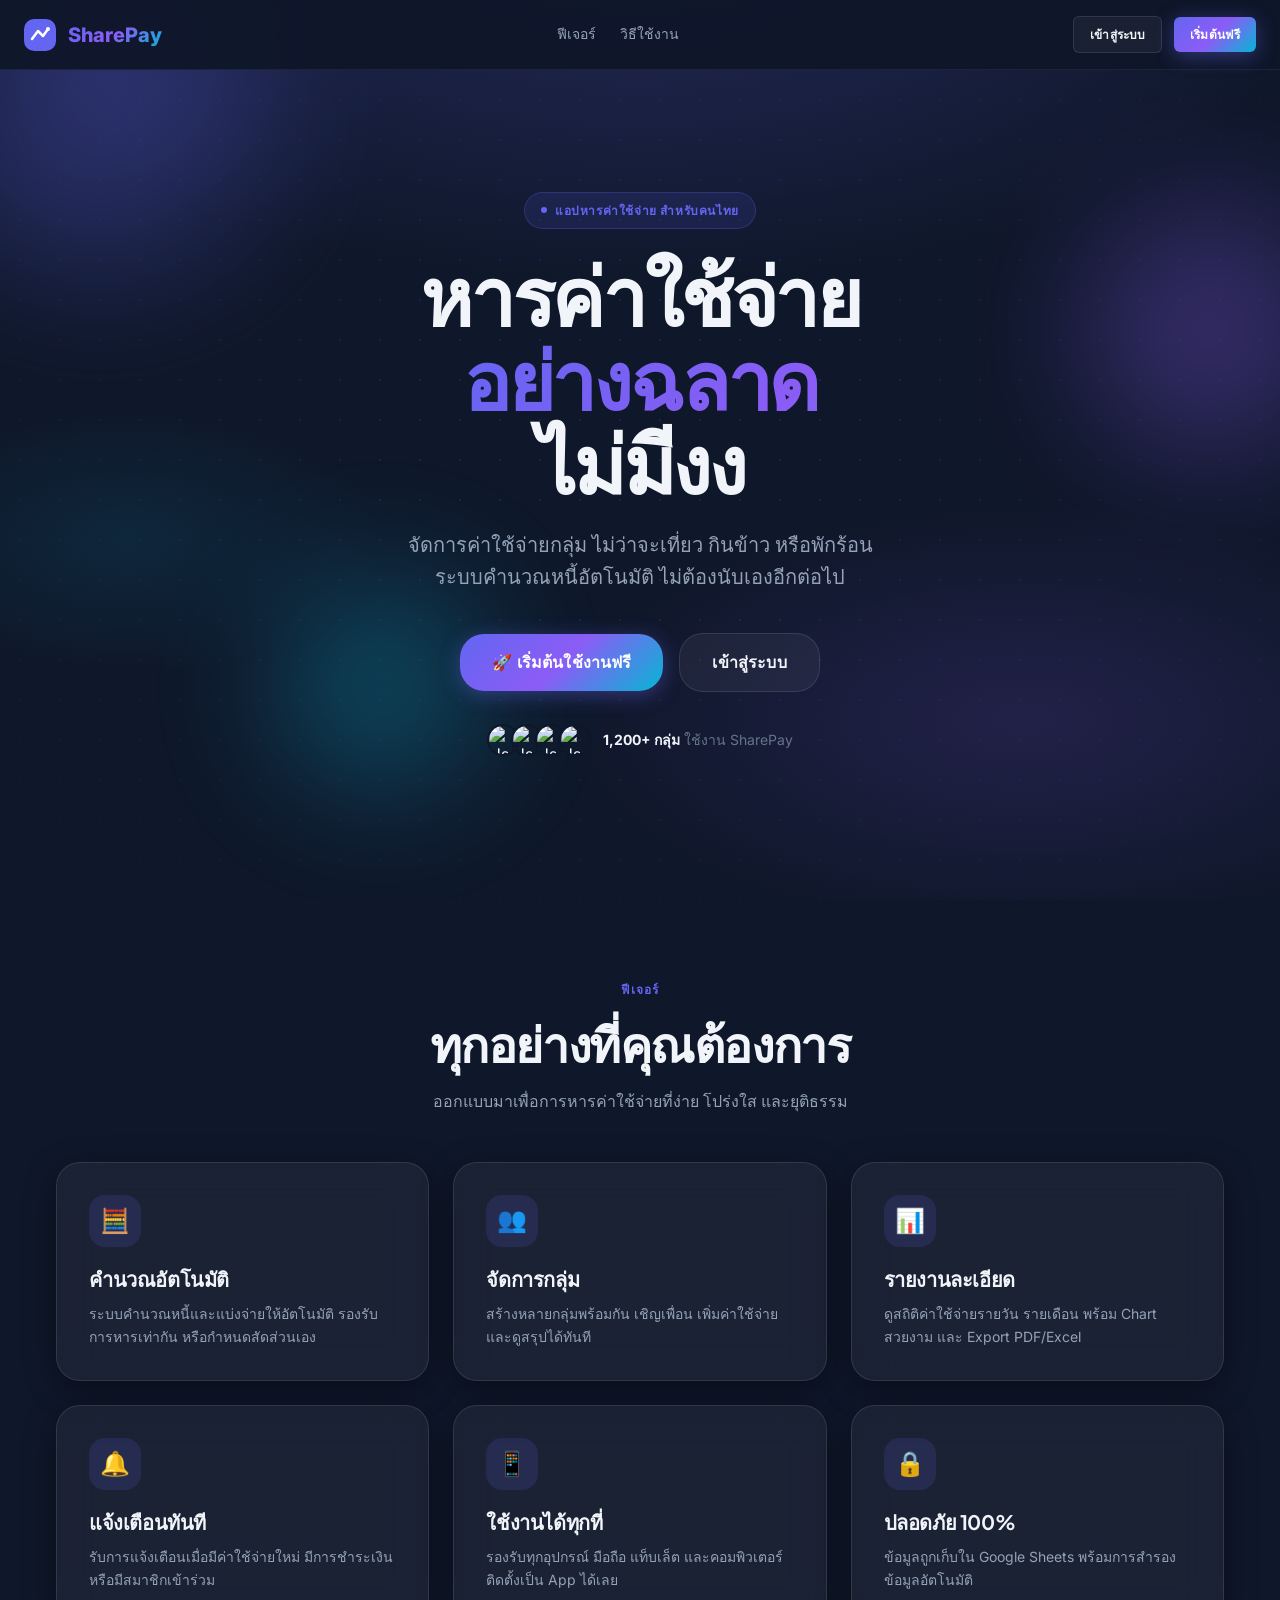
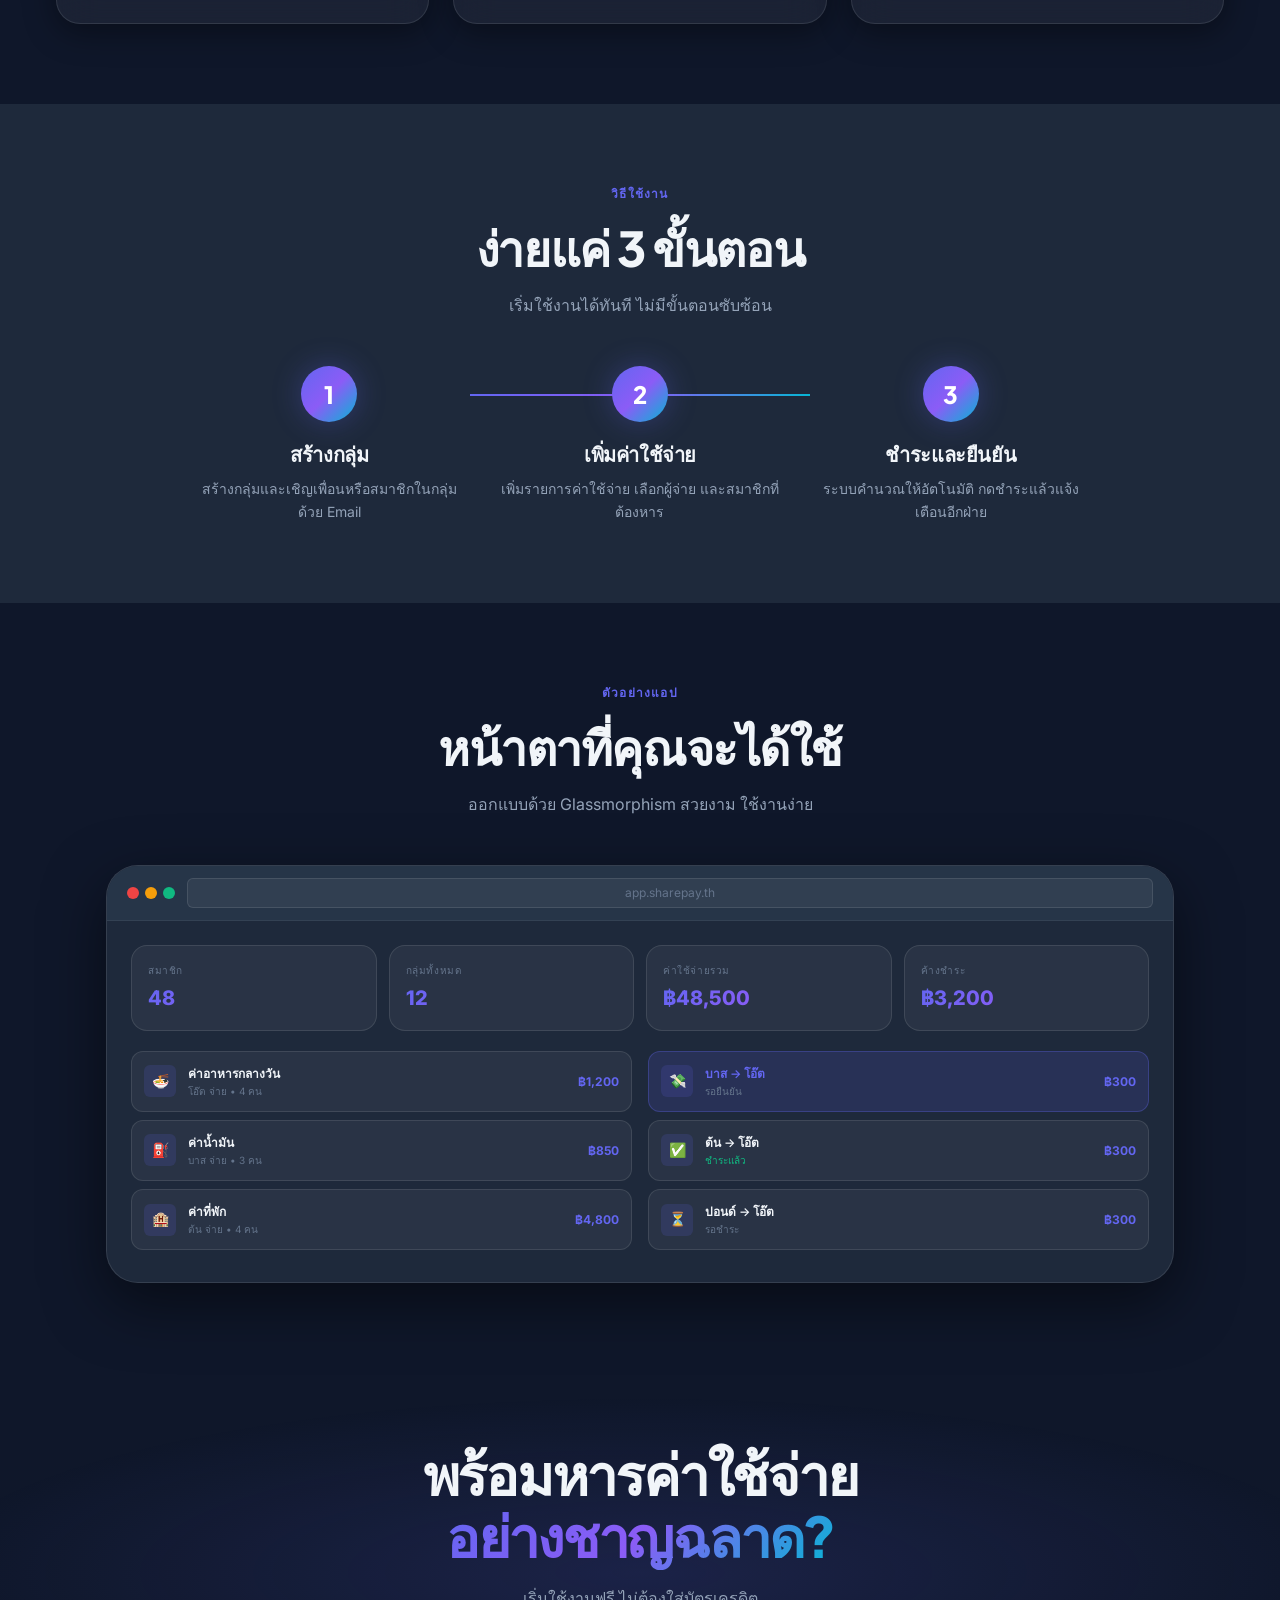
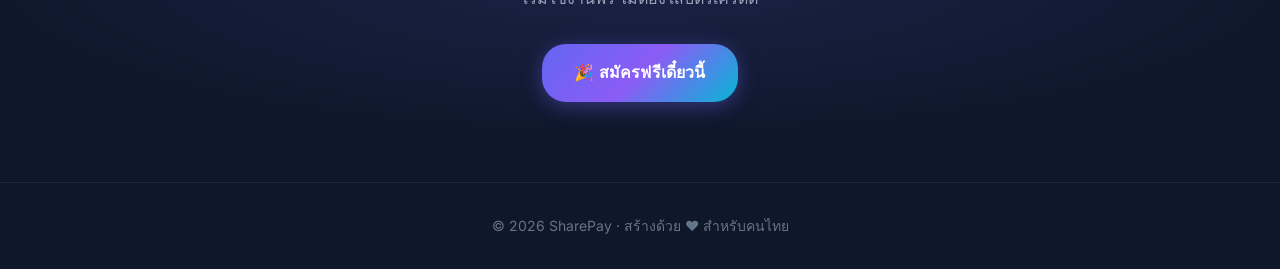
==== commit 3f0ca5c6: "Update index.html" ====
--- a/index.html
+++ b/index.html
@@ -7,7 +7,6 @@
   <meta name="theme-color" content="#6366F1">
 
   <!-- PWA -->
-  <link rel="manifest" href="manifest.json">
   <link rel="apple-touch-icon" href="assets/logo/logo.svg">
 
   <!-- Open Graph -->
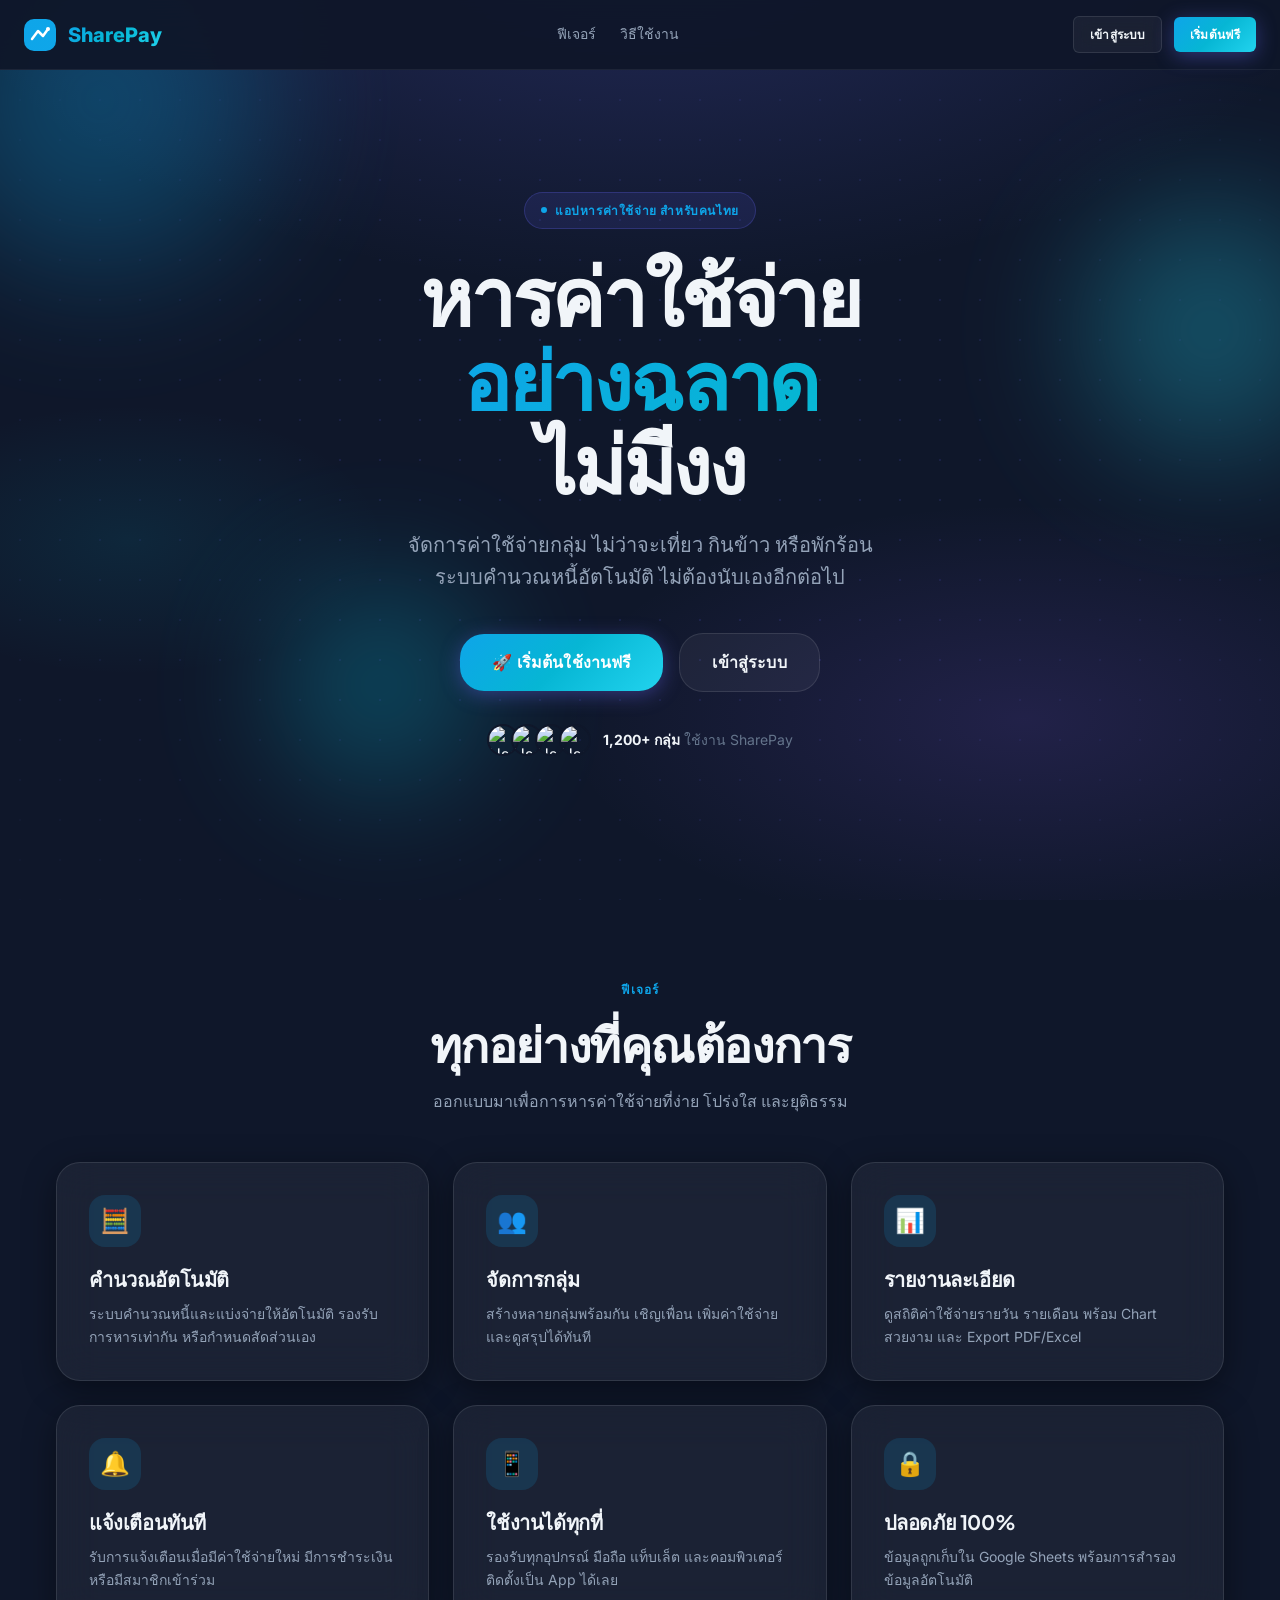
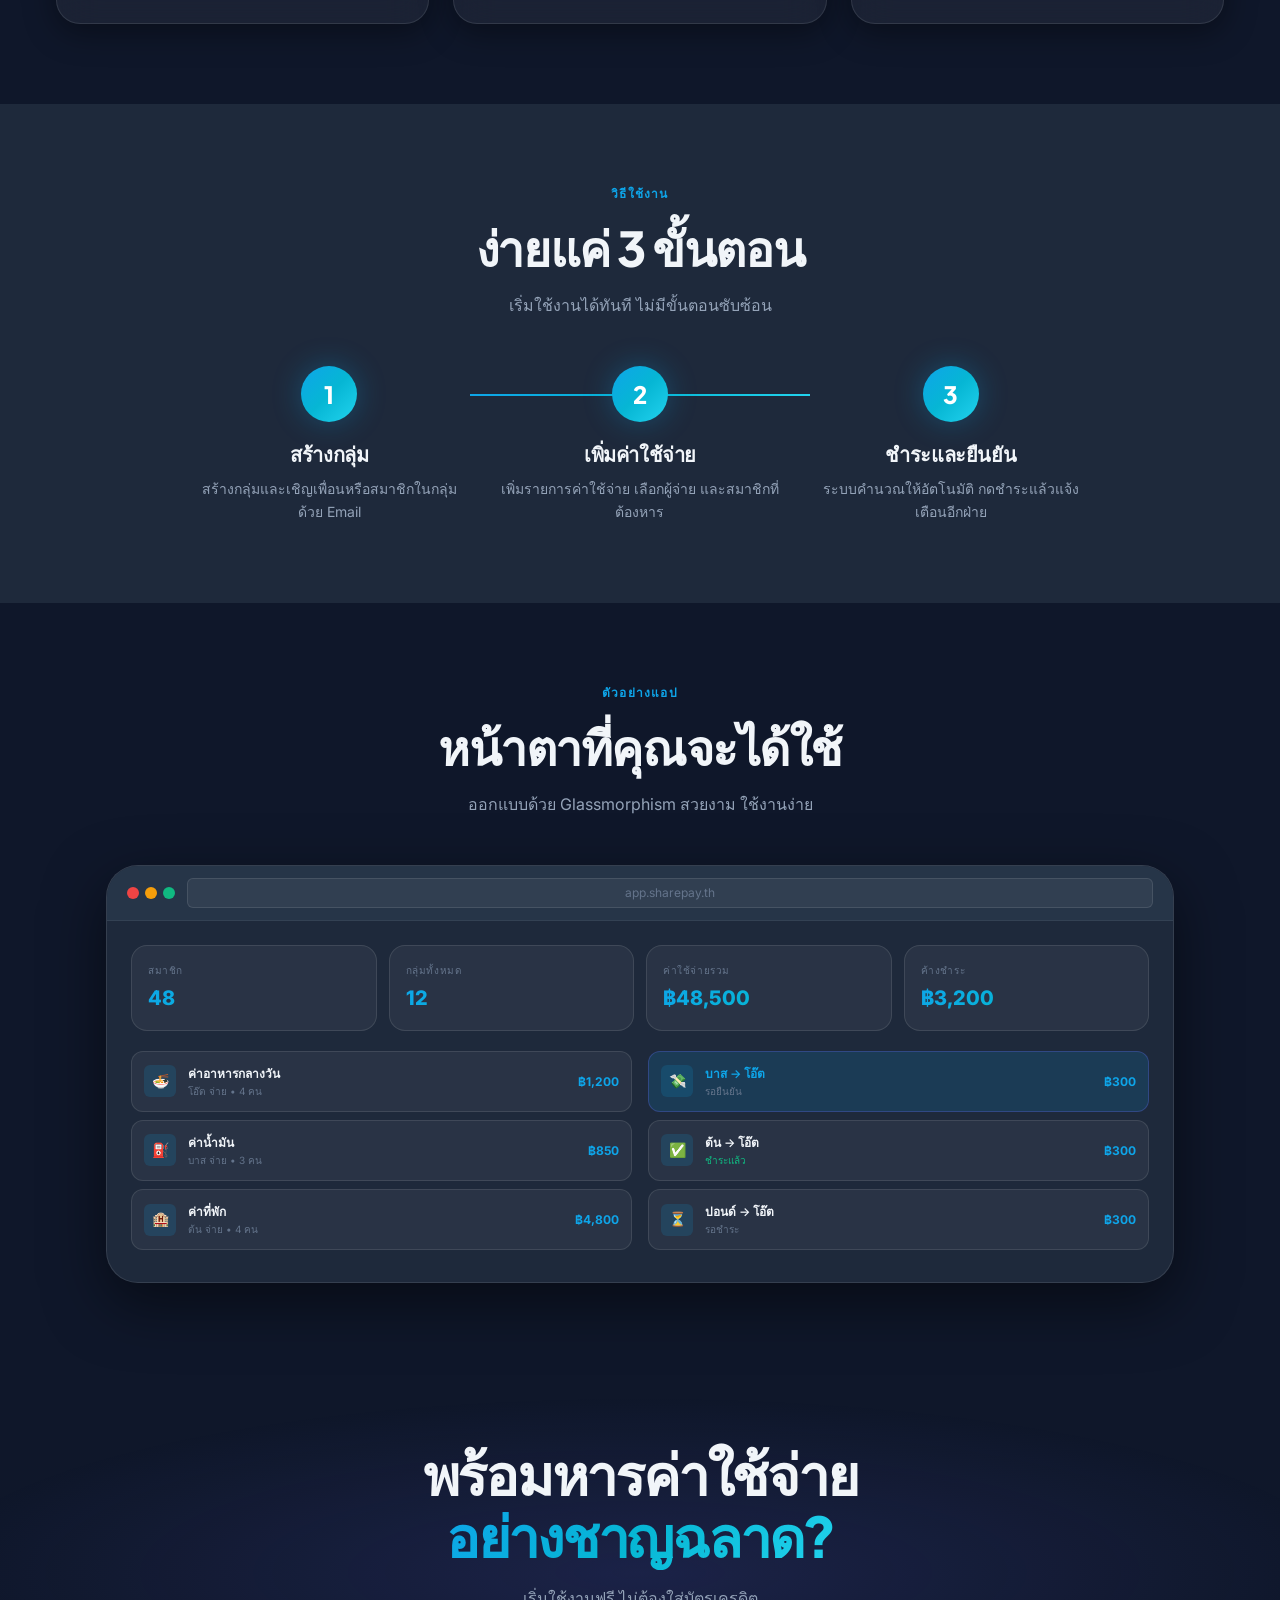
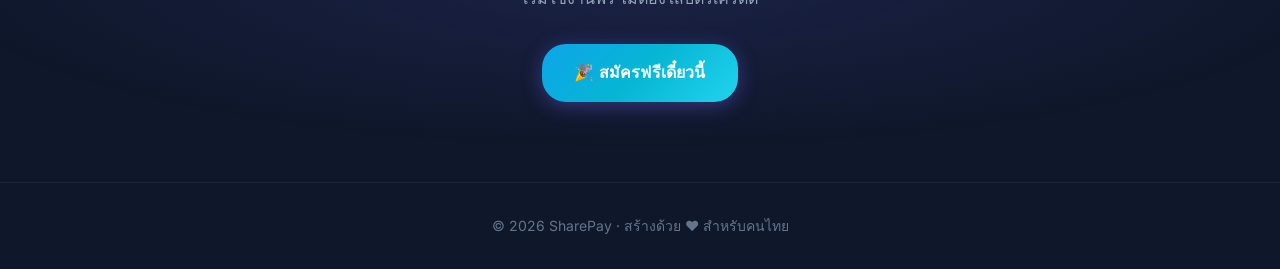
==== commit 55a94925: "Update index.html" ====
--- a/index.html
+++ b/index.html
@@ -4,7 +4,7 @@
   <meta charset="UTF-8">
   <meta name="viewport" content="width=device-width, initial-scale=1.0, viewport-fit=cover">
   <meta name="description" content="SharePay - แอปหารค่าใช้จ่ายร่วมกับเพื่อน ครอบครัว และสมาชิกในกลุ่ม">
-  <meta name="theme-color" content="#6366F1">
+  <meta name="theme-color" content="#0EA5E9">
 
   <!-- PWA -->
   <link rel="apple-touch-icon" href="assets/logo/logo.svg">
@@ -63,14 +63,14 @@
 
     .orb-1 {
       width: 400px; height: 400px;
-      background: radial-gradient(circle, #6366F1, transparent);
+      background: radial-gradient(circle, #0EA5E9, transparent);
       top: -100px; left: -100px;
       animation-delay: 0s;
     }
 
     .orb-2 {
       width: 300px; height: 300px;
-      background: radial-gradient(circle, #8B5CF6, transparent);
+      background: radial-gradient(circle, #22D3EE, transparent);
       top: 20%; right: -80px;
       animation-delay: -3s;
     }
@@ -559,8 +559,8 @@
         <circle cx="24" cy="10" r="2" fill="white"/>
         <defs>
           <linearGradient id="grad1" x1="0" y1="0" x2="32" y2="32">
-            <stop stop-color="#6366F1"/>
-            <stop offset="1" stop-color="#8B5CF6"/>
+            <stop stop-color="#0EA5E9"/>
+            <stop offset="1" stop-color="#22D3EE"/>
           </linearGradient>
         </defs>
       </svg>
@@ -615,8 +615,8 @@
 
         <div class="social-proof">
           <div class="avatar-stack">
-            <img src="https://ui-avatars.com/api/?name=โอ๊ต&background=6366F1&color=fff&size=64" alt="User">
-            <img src="https://ui-avatars.com/api/?name=บาส&background=8B5CF6&color=fff&size=64" alt="User">
+            <img src="https://ui-avatars.com/api/?name=โอ๊ต&background=0EA5E9&color=fff&size=64" alt="User">
+            <img src="https://ui-avatars.com/api/?name=บาส&background=22D3EE&color=fff&size=64" alt="User">
             <img src="https://ui-avatars.com/api/?name=ต้น&background=06B6D4&color=fff&size=64" alt="User">
             <img src="https://ui-avatars.com/api/?name=ปอนด์&background=10B981&color=fff&size=64" alt="User">
           </div>
--- a/css/main.css
+++ b/css/main.css
@@ -7,10 +7,10 @@
 /* ===== CSS Custom Properties ===== */
 :root {
   /* Brand Colors */
-  --primary: #6366F1;
-  --primary-hover: #4F46E5;
-  --primary-light: rgba(99, 102, 241, 0.15);
-  --secondary: #8B5CF6;
+  --primary: #0EA5E9;
+  --primary-hover: #0284C7;
+  --primary-light: rgba(14, 165, 233, 0.15);
+  --secondary: #22D3EE;
   --accent: #06B6D4;
   --accent-green: #10B981;
   --accent-orange: #F59E0B;
@@ -18,9 +18,9 @@
   --accent-pink: #EC4899;
 
   /* Gradient */
-  --gradient-primary: linear-gradient(135deg, #6366F1 0%, #8B5CF6 50%, #06B6D4 100%);
-  --gradient-card: linear-gradient(135deg, rgba(99,102,241,0.1) 0%, rgba(139,92,246,0.05) 100%);
-  --gradient-hero: linear-gradient(135deg, #0F172A 0%, #1E1B4B 50%, #0F172A 100%);
+  --gradient-primary: linear-gradient(135deg, #0EA5E9 0%, #06B6D4 50%, #22D3EE 100%);
+  --gradient-card: linear-gradient(135deg, rgba(14,165,233,0.1) 0%, rgba(6,182,212,0.05) 100%);
+  --gradient-hero: linear-gradient(135deg, #0F172A 0%, #0C4A6E 50%, #0F172A 100%);
 
   /* Typography */
   --font-display: 'Plus Jakarta Sans', 'Inter', system-ui, sans-serif;
@@ -65,7 +65,7 @@
   --shadow-md: 0 4px 20px rgba(0, 0, 0, 0.3);
   --shadow-lg: 0 8px 40px rgba(0, 0, 0, 0.4);
   --shadow-xl: 0 20px 60px rgba(0, 0, 0, 0.5);
-  --shadow-glow: 0 0 30px rgba(99, 102, 241, 0.3);
+  --shadow-glow: 0 0 30px rgba(14, 165, 233, 0.3);
   --shadow-glow-accent: 0 0 30px rgba(6, 182, 212, 0.2);
 
   /* Transitions */
@@ -105,7 +105,7 @@
 
   --input-bg: rgba(255, 255, 255, 0.06);
   --input-border: rgba(255, 255, 255, 0.12);
-  --input-focus: rgba(99, 102, 241, 0.3);
+  --input-focus: rgba(14, 165, 233, 0.3);
 }
 
 /* ===== Light Theme ===== */
@@ -130,7 +130,7 @@
 
   --input-bg: rgba(0, 0, 0, 0.04);
   --input-border: rgba(0, 0, 0, 0.1);
-  --input-focus: rgba(99, 102, 241, 0.15);
+  --input-focus: rgba(14, 165, 233, 0.15);
 
   --shadow-sm: 0 2px 8px rgba(0, 0, 0, 0.06);
   --shadow-md: 0 4px 20px rgba(0, 0, 0, 0.08);
@@ -483,9 +483,9 @@
 }
 
 .badge-admin {
-  background: rgba(99, 102, 241, 0.15);
+  background: rgba(14, 165, 233, 0.15);
   color: var(--primary);
-  border: 1px solid rgba(99, 102, 241, 0.3);
+  border: 1px solid rgba(14, 165, 233, 0.3);
 }
 
 .badge-member {
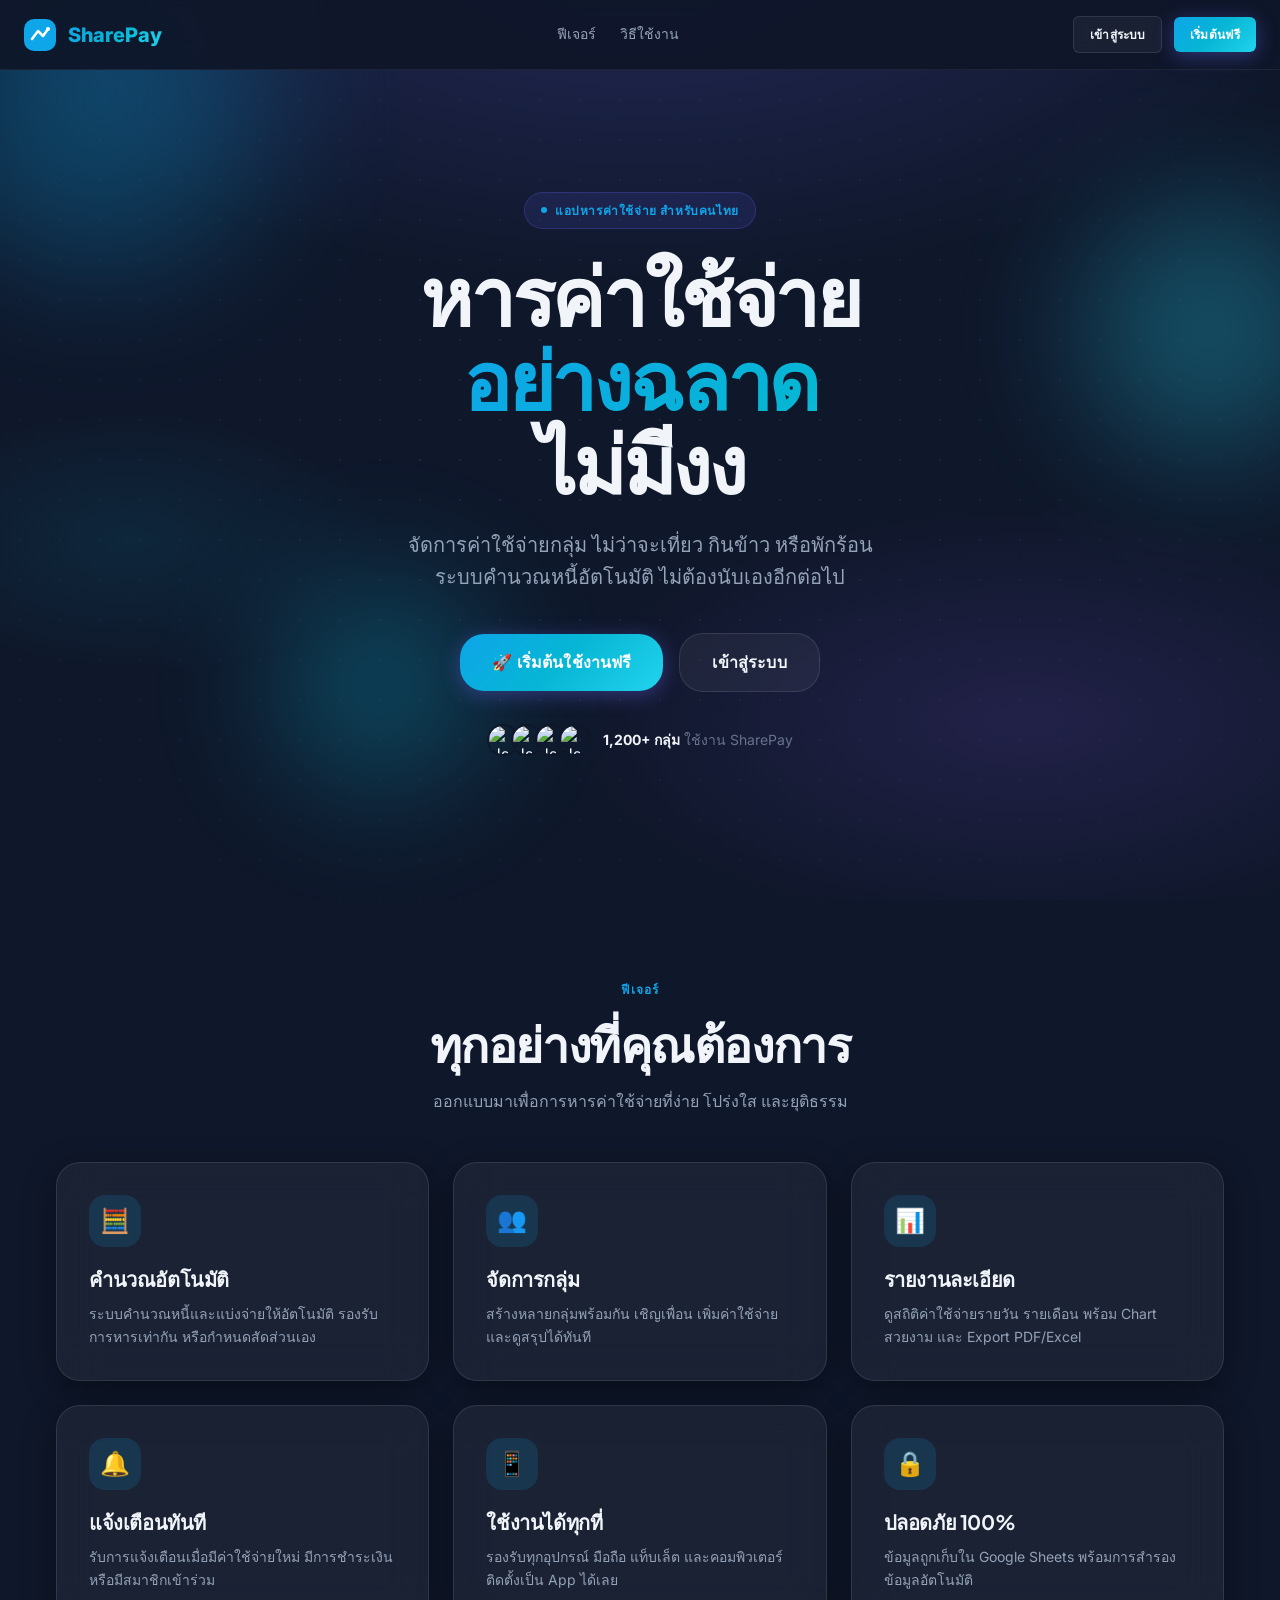
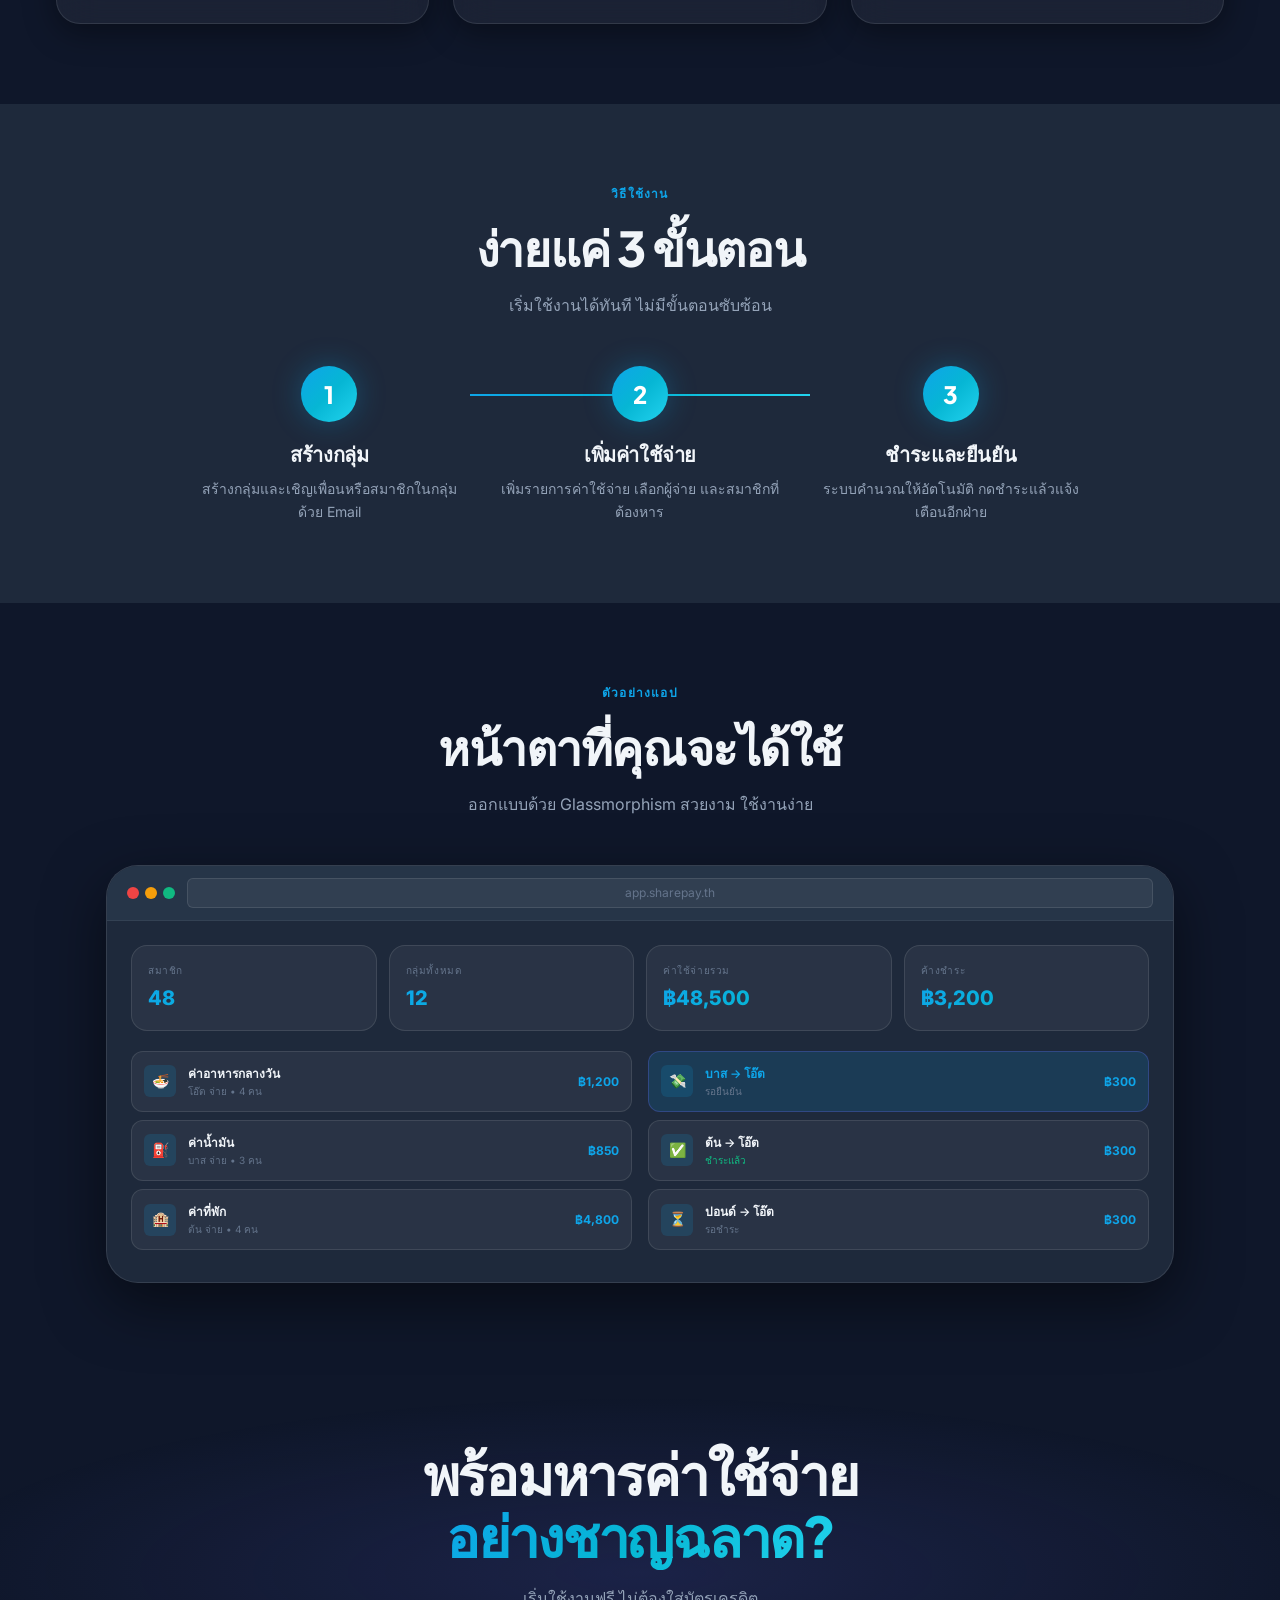
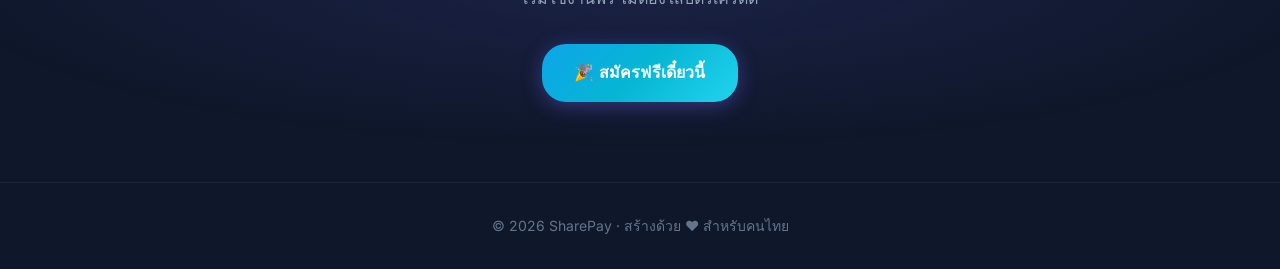
==== commit e4612c38: "Update index.html" ====
--- a/index.html
+++ b/index.html
@@ -810,6 +810,7 @@
 
   <script src="js/config.js"></script>
 <script src="js/storage.js"></script>
+<script src="js/sync.js"></script>
 <script src="js/auth.js"></script>
 <script src="js/ui.js"></script>
 <script>
